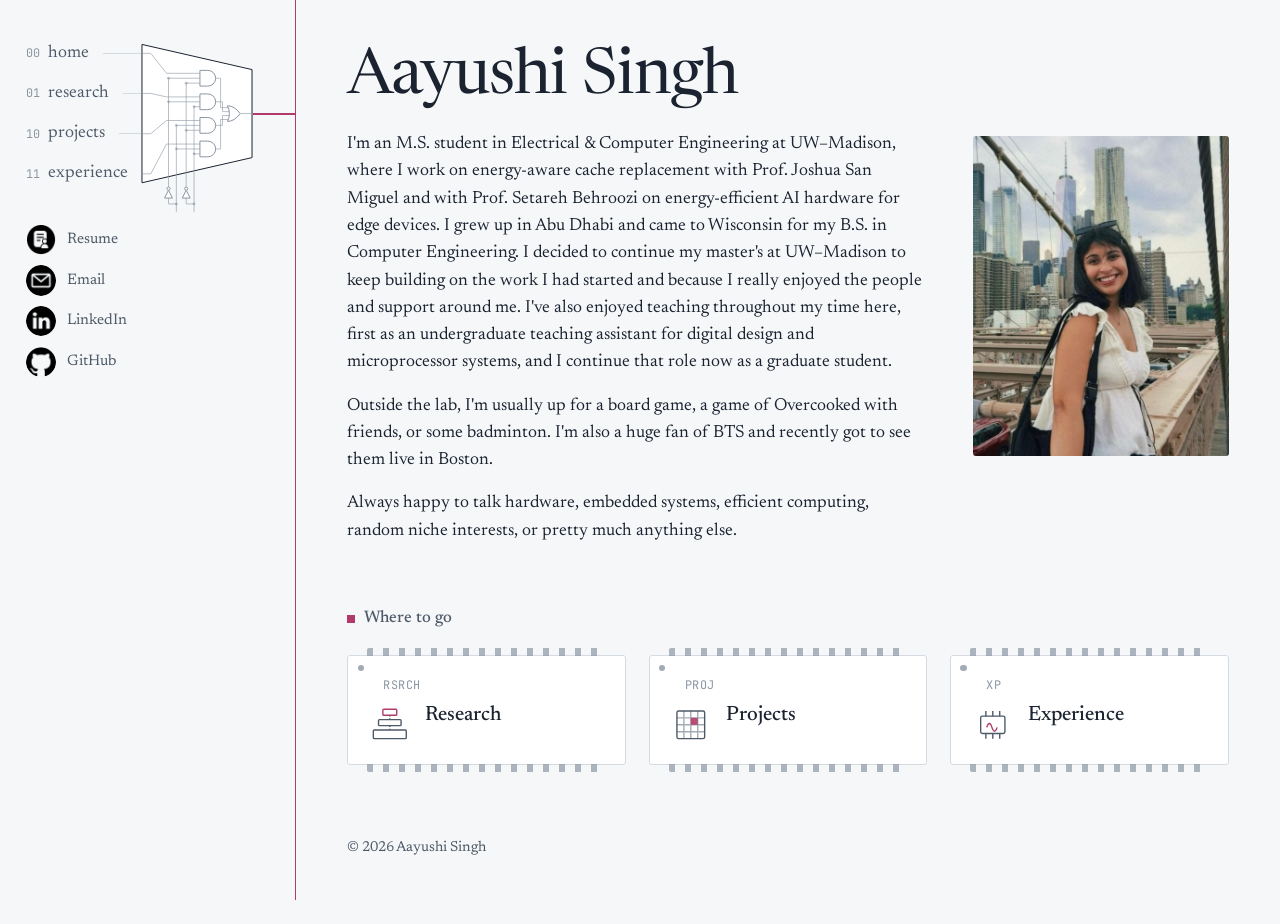
==== index.html @ 9b242995 "minor url fix" ====
<!DOCTYPE html>
<html lang="en">
<head>
<meta charset="utf-8">
<meta name="viewport" content="width=device-width, initial-scale=1">
<title>Aayushi Singh</title>
<meta name="description" content="Aayushi Singh, MS ECE student at UW–Madison working on computer architecture and efficient hardware.">
<link rel="preconnect" href="https://fonts.googleapis.com">
<link rel="preconnect" href="https://fonts.gstatic.com" crossorigin>
<link href="https://fonts.googleapis.com/css2?family=Newsreader:ital,opsz,wght@0,6..72,300..700;1,6..72,300..700&family=JetBrains+Mono:wght@400;500&display=swap" rel="stylesheet">
<link rel="stylesheet" href="styles.css">
</head>
<body>

<aside class="side">
  <nav class="mux" aria-label="Site">
    <div class="mux-inputs"><a href="/" data-code="00" data-name="home"><span class="code">00</span><span>home</span></a><a href="research.html" data-code="01" data-name="research"><span class="code">01</span><span>research</span></a><a href="projects.html" data-code="10" data-name="projects"><span class="code">10</span><span>projects</span></a><a href="experience.html" data-code="11" data-name="experience"><span class="code">11</span><span>experience</span></a></div>
    <div class="mux-body" aria-hidden="true">
      <svg class="mx" viewBox="0 0 114 160" preserveAspectRatio="none">
        <path class="body" d="M1,9.6 L113,35.2 L113,124.8 L1,150.4 Z"/>
        <path class="w" data-on="00" d="M1,18.7 H10 L26,39 H60"/>
        <path class="w" data-on="01" d="M1,59.5 H10 L26,63 H60"/>
        <path class="w" data-on="10" d="M1,100.5 H10 L26,87 H60"/>
        <path class="w" data-on="11" d="M1,141.3 H10 L26,111 H60"/>
        <path class="w s" data-on="00 01" d="M28,44 V154.8"/>
        <path class="w s" data-on="10 11" d="M36,92 V172"/>
        <path class="w s" data-on="10 11" d="M36,172 V180"/>
        <path class="w s" data-on="00 10" d="M46,49 V154.8"/>
        <path class="w s" data-on="01 11" d="M54,73 V172"/>
        <path class="w s" data-on="01 11" d="M54,172 V180"/>
        <path class="w s" data-on="10 11" d="M36,172 H28 V166"/>
        <path class="w s" data-on="01 11" d="M54,172 H46 V166"/>
        <circle class="d s" data-on="10 11" cx="36" cy="172" r="1.4"/>
        <circle class="d s" data-on="01 11" cx="54" cy="172" r="1.4"/>
        <path class="g s" data-on="00 01" d="M24,166 L32,166 L28,158 Z"/>
        <circle class="g s" data-on="00 01" cx="28" cy="156.4" r="1.6"/>
        <path class="g s" data-on="00 10" d="M42,166 L50,166 L46,158 Z"/>
        <circle class="g s" data-on="00 10" cx="46" cy="156.4" r="1.6"/>
        <path class="w s" data-on="00 01" d="M28,44 H60"/><circle class="d s" data-on="00 01" cx="28" cy="44" r="1.4"/>
        <path class="w s" data-on="00 10" d="M46,49 H60"/><circle class="d s" data-on="00 10" cx="46" cy="49" r="1.4"/>
        <path class="w s" data-on="00 01" d="M28,68 H60"/><circle class="d s" data-on="00 01" cx="28" cy="68" r="1.4"/>
        <path class="w s" data-on="01 11" d="M54,73 H60"/><circle class="d s" data-on="01 11" cx="54" cy="73" r="1.4"/>
        <path class="w s" data-on="10 11" d="M36,92 H60"/><circle class="d s" data-on="10 11" cx="36" cy="92" r="1.4"/>
        <path class="w s" data-on="00 10" d="M46,97 H60"/><circle class="d s" data-on="00 10" cx="46" cy="97" r="1.4"/>
        <path class="w s" data-on="10 11" d="M36,116 H60"/><circle class="d s" data-on="10 11" cx="36" cy="116" r="1.4"/>
        <path class="w s" data-on="01 11" d="M54,121 H60"/><circle class="d s" data-on="01 11" cx="54" cy="121" r="1.4"/>
        <path class="w" data-on="00" d="M76,44 H81 V74 H90"/>
        <path class="w" data-on="01" d="M76,68 H83 V78 H90"/>
        <path class="w" data-on="10" d="M76,92 H83 V82 H90"/>
        <path class="w" data-on="11" d="M76,116 H81 V86 H90"/>
        <path class="w" data-on="00 01 10 11" d="M101,80 H113"/>
        <path class="g" data-on="00" d="M60,36 h8 a8,8 0 0 1 0,16 h-8 z"/>
        <path class="g" data-on="01" d="M60,60 h8 a8,8 0 0 1 0,16 h-8 z"/>
        <path class="g" data-on="10" d="M60,84 h8 a8,8 0 0 1 0,16 h-8 z"/>
        <path class="g" data-on="11" d="M60,108 h8 a8,8 0 0 1 0,16 h-8 z"/>
        <path class="g" data-on="00 01 10 11" d="M88,72 Q95,72 101,80 Q95,88 88,88 Q92,80 88,72 Z"/>
      </svg>
    </div>
    <span class="mux-wire" aria-hidden="true"></span>
  </nav>
  <div class="links">
    <a href="assets/Aayushi_Singh_Resume.pdf">
      <span class="badge"><img src="assets/icons/resume.png" alt="" width="30" height="30"></span>
      <span class="label">Resume</span>
    </a>
    <a href="mailto:aayushi.singh@wisc.edu">
      <span class="badge"><img src="assets/icons/email.png" alt="" width="30" height="30"></span>
      <span class="label">Email</span>
    </a>
    <a href="https://www.linkedin.com/in/aayushisingh030" target="_blank" rel="noopener">
      <span class="badge"><img src="assets/icons/linkedin.png" alt="" width="30" height="30"></span>
      <span class="label">LinkedIn</span>
    </a>
    <a href="https://github.com/singh-aayushi" target="_blank" rel="noopener">
      <span class="badge"><img src="assets/icons/github.png" alt="" width="30" height="30"></span>
      <span class="label">GitHub</span>
    </a>
  </div>
</aside>

<main>

  <header class="hero about">
    <div>
      <h1>Aayushi Singh</h1>
      <p>I'm an M.S. student in Electrical &amp; Computer Engineering at UW–Madison, where I work on energy-aware cache replacement with Prof. Joshua San Miguel and with Prof. Setareh Behroozi on energy-efficient AI hardware for edge devices. I grew up in Abu Dhabi and came to Wisconsin for my B.S. in Computer Engineering. I decided to continue my master's at UW–Madison to keep building on the work I had started and because I really enjoyed the people and support around me. I've also enjoyed teaching throughout my time here, first as an undergraduate teaching assistant for digital design and microprocessor systems, and I continue that role now as a graduate student.</p>
      <p>Outside the lab, I'm usually up for a board game, a game of Overcooked with friends, or some badminton. I'm also a huge fan of BTS and recently got to see them live in Boston.</p>
      <p>Always happy to talk hardware, embedded systems, efficient computing, random niche interests, or pretty much anything else.</p>
    </div>
    <div><img class="portrait" src="assets/portrait.jpg" alt="Aayushi on the Brooklyn Bridge"></div>
  </header>

  <h2 class="sec">Where to go</h2>
  <div class="grid three">

  <article class="chip link" onclick="location.href='research.html'">
    <span class="notch"></span>
    <div class="mark">RSRCH</div>
    <div class="head"><svg class="icon" viewBox="0 0 48 48" fill="none" stroke="currentColor" stroke-width="1.6" aria-hidden="true">
  <rect x="16" y="6" width="16" height="7" rx="1" class="r" stroke="currentColor"/>
  <rect x="11" y="18" width="26" height="7" rx="1"/>
  <rect x="5" y="30" width="38" height="10" rx="1"/>
  <path d="M24 13v5M24 25v5" stroke-dasharray="1.5 2"/>
</svg><div><h3><a href="research.html">Research</a></h3></div></div>
  </article>

  <article class="chip link" onclick="location.href='projects.html'">
    <span class="notch"></span>
    <div class="mark">PROJ</div>
    <div class="head"><svg class="icon" viewBox="0 0 48 48" fill="none" stroke="currentColor" stroke-width="1.6" aria-hidden="true">
  <rect x="8" y="8" width="32" height="32" rx="2"/>
  <path d="M16 8v32M24 8v32M32 8v32M8 16h32M8 24h32M8 32h32" opacity=".5"/>
  <rect x="24" y="16" width="8" height="8" class="r" fill="currentColor" stroke="none" opacity=".9"/>
</svg><div><h3><a href="projects.html">Projects</a></h3></div></div>
  </article>

  <article class="chip link" onclick="location.href='experience.html'">
    <span class="notch"></span>
    <div class="mark">XP</div>
    <div class="head"><svg class="icon" viewBox="0 0 48 48" fill="none" stroke="currentColor" stroke-width="1.6" aria-hidden="true">
  <rect x="10" y="14" width="28" height="20" rx="2"/>
  <path d="M16 14V8M24 14V8M32 14V8M16 40v-6M24 40v-6M32 40v-6"/>
  <path d="M17 27c2-6 4-6 6 0s4 6 6 0" class="r" stroke="currentColor"/>
</svg><div><h3><a href="experience.html">Experience</a></h3></div></div>
  </article>
  </div>

  <footer class="foot">© 2026 Aayushi Singh</footer>
</main>
<script src="site.js"></script>
</body>
</html>
---- styles.css ----
:root {
  --bg: #f5f7f9;
  --panel: #ffffff;
  --ink: #1b2330;
  --ink-2: #4e5a68;
  --line: #d5dbe2;
  --pin: #8b96a3;
  --rose: #b23a6a;
  --rose-2: #d15a89;
  --rose-soft: #f6e3ec;
  --mono: "JetBrains Mono", ui-monospace, Menlo, monospace;
  --serif: "Newsreader", Georgia, "Times New Roman", serif;
}

* { box-sizing: border-box; }
html { scroll-behavior: smooth; }
@media (prefers-reduced-motion: reduce) { html { scroll-behavior: auto; } * { transition: none !important; } }

body {
  margin: 0;
  background: var(--bg);
  color: var(--ink);
  font-family: var(--serif);
  font-size: 1.1rem;
  line-height: 1.55;
  font-optical-sizing: auto;
  display: grid;
  grid-template-columns: 18.5rem minmax(0, 1fr);
  min-height: 100vh;
  transition: background .25s, color .25s;
}
a { color: inherit; text-decoration-thickness: 1px; text-underline-offset: 3px; }
a:hover { color: var(--rose); }
:focus-visible { outline: 2px solid var(--rose); outline-offset: 3px; }
p { margin: 0 0 1rem; max-width: 64ch; }
h1, h2, h3 { font-weight: 500; line-height: 1.15; margin: 0; }

/* ================= sidebar ================= */
aside.side {
  position: sticky; top: 0; height: 100vh;
  border-right: 1px solid var(--rose);
  padding: 2.2rem 1.6rem 1.6rem;
  display: flex; flex-direction: column; gap: 2rem;
}
/* mux navigation */
.mux { display: flex; align-items: stretch; gap: 0; }
.mux-inputs { display: flex; flex-direction: column; gap: .2rem; flex: 1; min-width: 0; }
.mux-inputs a {
  display: flex; align-items: center; gap: .55rem; text-decoration: none;
  color: var(--ink-2); padding: .3rem 0; position: relative;
}
.mux-inputs a::after { content: ""; flex: 1; height: 1px; background: var(--line); margin-left: .3rem; }
.mux-inputs a:hover { color: var(--ink); }
.mux-inputs .code { font-family: var(--mono); font-size: .74rem; color: var(--pin); flex: none; }
.mux-inputs a[aria-current="page"] { color: var(--ink); }
.mux-inputs a[aria-current="page"]::after { background: var(--rose); height: 2px; }
.mux-inputs a[aria-current="page"] .code { color: var(--rose); }
.mux-body { width: 7rem; flex: none; }
.mx { display: block; width: 100%; height: 100%; overflow: visible; }
.mx * { vector-effect: non-scaling-stroke; }
.mx .body { fill: var(--panel); stroke: var(--ink); stroke-width: 1; }
.mx .w { fill: none; stroke: var(--pin); stroke-width: 1; opacity: .6; }
.mx .w.on { stroke: var(--rose); stroke-width: 2; opacity: 1; }
.mx .w.s.on { stroke: var(--rose-2); stroke-width: 1.3; }
.mx .g { fill: var(--panel); stroke: var(--pin); stroke-width: 1; }
.mx .g.on { stroke: var(--rose); stroke-width: 1.6; }
.mx .g.s.on { stroke: var(--rose-2); stroke-width: 1.3; }
.mx .d { fill: var(--pin); opacity: .6; }
.mx .d.on { fill: var(--rose); opacity: 1; }
.mx .d.s.on { fill: var(--rose-2); }
.mux-wire { width: 2.6rem; height: 2px; background: var(--rose); align-self: center; flex: none; margin-right: -1.6rem; }


.side .links { display: flex; flex-direction: column; gap: .65rem; }
.side .links a { display: flex; align-items: center; gap: .7rem; color: var(--ink-2); text-decoration: none; }
.side .links a:hover { color: var(--rose); }
.side .links a:hover .badge { opacity: .75; }
.side .links .badge {
  width: 1.9rem; height: 1.9rem; border-radius: 50%; flex: none;
  display: flex; align-items: center; justify-content: center;
  overflow: hidden;
}
.side .links .badge img { width: 100%; height: 100%; display: block; }
.side .links .label { font-size: .95rem; }

/* ================= main ================= */
main { padding: 2.6rem clamp(1.4rem, 4vw, 4rem) 4rem; max-width: 66rem; width: 100%; }
.reg {
  font-family: var(--mono); font-size: .8rem; color: var(--ink-2);
  display: flex; gap: .6rem; align-items: center; margin-bottom: 2.4rem;
}
.reg b { color: var(--rose); font-weight: 500; }
.reg .bits { letter-spacing: .12em; }

.hero h1 { font-size: clamp(2.6rem, 5vw, 4rem); font-weight: 400; letter-spacing: -0.015em; margin-bottom: 1rem; }
.hero .lede { font-size: 1.3rem; color: var(--ink-2); max-width: 42ch; }
.hero .lede em { color: var(--ink); }
.hero.about { margin-bottom: 1rem; align-items: center; }
.hero.about p { max-width: 58ch; }

.page-title { font-size: clamp(2rem, 4vw, 2.8rem); font-weight: 400; margin-bottom: .6rem; }
.page-intro { color: var(--ink-2); font-size: 1.15rem; margin-bottom: 2rem; }

h2.sec { font-size: 1.05rem; color: var(--ink-2); margin: 3rem 0 1.2rem; display: flex; align-items: center; gap: .55rem; }
h2.sec::before { content: ""; width: .5rem; height: .5rem; background: var(--rose); flex: none; }

/* ================= chip blocks ================= */
.grid { display: grid; grid-template-columns: repeat(2, minmax(0, 1fr)); gap: 1.6rem 1.4rem; }
.grid.one { grid-template-columns: 1fr; }
.grid.three { grid-template-columns: repeat(3, minmax(0, 1fr)); }
.chip {
  position: relative; background: var(--panel);
  border: 1px solid var(--line); border-radius: 3px;
  padding: 1.25rem 1.3rem 1.2rem; margin: .5rem 0;
  display: flex; flex-direction: column; gap: .55rem;
}
.chip::before, .chip::after {
  content: ""; position: absolute; left: 1.2rem; right: 1.2rem; height: .5rem;
  background: repeating-linear-gradient(90deg, var(--pin) 0 .38rem, transparent .38rem 1rem);
  opacity: .7;
}
.chip::before { top: -.5rem; border-radius: 2px 2px 0 0; }
.chip::after { bottom: -.5rem; border-radius: 0 0 2px 2px; }
.chip .notch {                                   /* pin-1 dot */
  position: absolute; top: .55rem; left: .6rem; width: .38rem; height: .38rem;
  border-radius: 50%; background: var(--pin); opacity: .8;
}
.chip .mark { font-family: var(--mono); font-size: .74rem; color: var(--pin); letter-spacing: .04em; padding-left: .9rem; }
.chip .head { display: flex; align-items: flex-start; gap: .9rem; }
.chip .icon { width: 2.6rem; height: 2.6rem; flex: none; color: var(--ink-2); }
.chip .icon .r { color: var(--rose); }
.chip h3 { font-size: 1.3rem; }
.chip h3 a { text-decoration: none; }
.chip h3 a:hover { color: var(--rose); }
.chip .sub { font-size: .95rem; color: var(--ink-2); }
.chip p { margin: 0; font-size: 1.02rem; }
.chip .tags { display: flex; flex-wrap: wrap; gap: .3rem .8rem; font-family: var(--mono); font-size: .76rem; color: var(--ink-2); margin-top: .2rem; }
.chip .tags span::before { content: "#"; color: var(--rose); }
.chip .more { font-size: .95rem; margin-top: .2rem; }
.chip.link { cursor: pointer; transition: border-color .15s; }
.chip.link:hover { border-color: var(--rose); }

/* ================= misc ================= */
.portrait { width: 100%; max-width: 18rem; aspect-ratio: 4/5; object-fit: cover; border-radius: 3px; background: var(--line); }
.about { display: grid; grid-template-columns: minmax(0, 1fr) 16rem; gap: 2.4rem; align-items: start; }
.timeline { list-style: none; padding: 0; margin: 0; }
.timeline li { display: grid; grid-template-columns: 7.5rem 1fr; gap: 1rem; padding: 1rem 0; border-top: 1px solid var(--line); }
.timeline li:last-child { border-bottom: 1px solid var(--line); }
.timeline .when { font-family: var(--mono); font-size: .8rem; color: var(--ink-2); padding-top: .35rem; }
.timeline h3 { font-size: 1.2rem; }
.timeline .sub { color: var(--ink-2); font-size: .95rem; margin-bottom: .3rem; }
.timeline p { margin: 0; font-size: 1.02rem; }
footer.foot { margin-top: 4rem; color: var(--ink-2); font-size: .9rem; }

/* ================= responsive ================= */
@media (max-width: 900px) { .grid { grid-template-columns: 1fr; } .about { grid-template-columns: 1fr; } .portrait { max-width: 14rem; } }
@media (max-width: 760px) {
  body { grid-template-columns: 1fr; }
  aside.side { position: static; height: auto; border-right: 0; border-bottom: 1px solid var(--line); padding: 1.4rem 1.3rem 1.2rem; gap: 1.2rem; }
  .mux { flex-direction: column; }
  .mux-inputs { flex-direction: row; overflow-x: auto; gap: 1rem; }
  .mux-inputs a { flex-direction: column; gap: .25rem; padding: .2rem .4rem; }
  .mux-inputs a::after { display: none; }
  .mux-body { display: none; }
  .mux-wire { display: none; }
  main { padding: 1.8rem 1.3rem 3rem; }
  .timeline li { grid-template-columns: 1fr; gap: .3rem; }
}
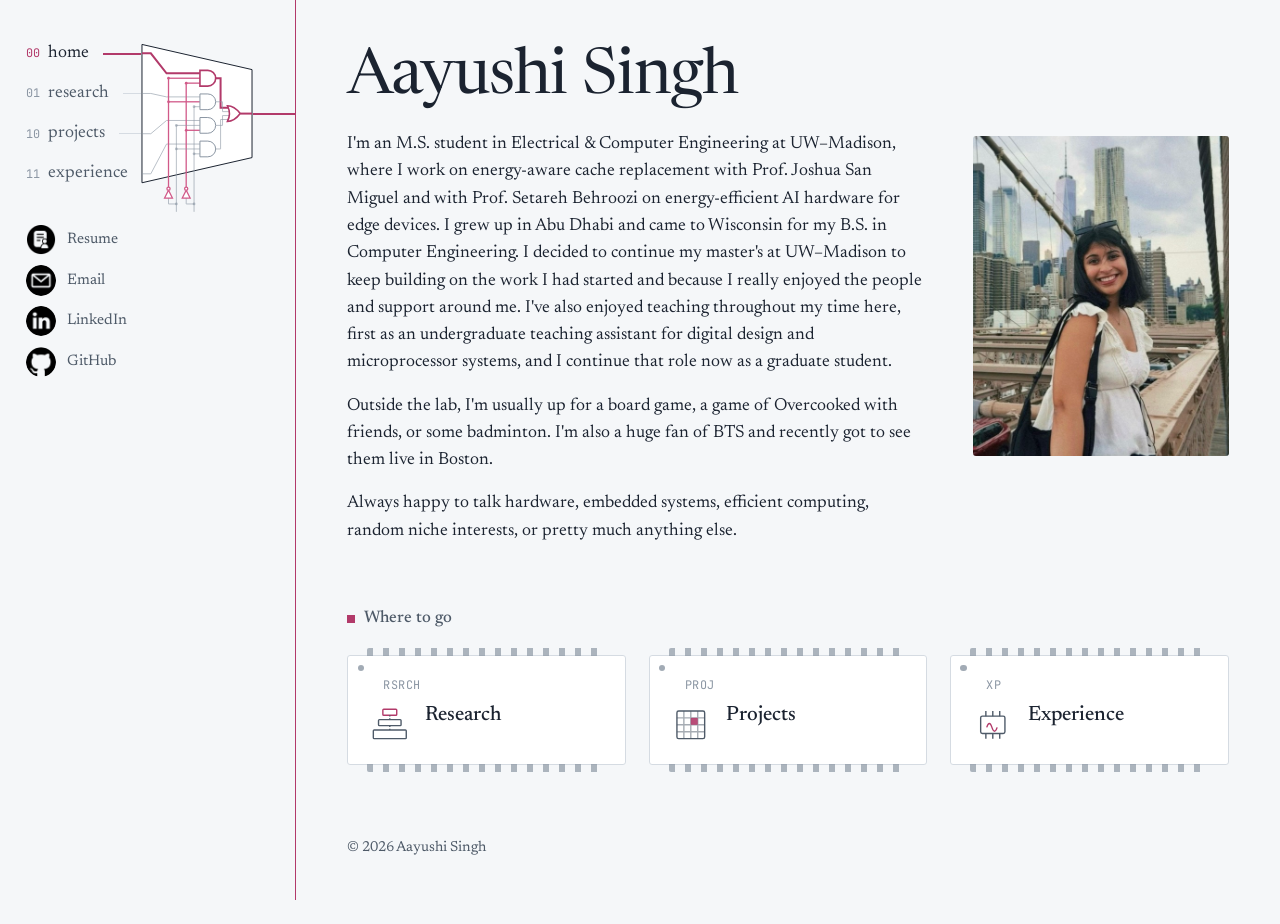
==== commit 9a7708df: "mobile layout fix" ====
--- a/index.html
+++ b/index.html
@@ -14,7 +14,7 @@
 
 <aside class="side">
   <nav class="mux" aria-label="Site">
-    <div class="mux-inputs"><a href="/" data-code="00" data-name="home"><span class="code">00</span><span>home</span></a><a href="research.html" data-code="01" data-name="research"><span class="code">01</span><span>research</span></a><a href="projects.html" data-code="10" data-name="projects"><span class="code">10</span><span>projects</span></a><a href="experience.html" data-code="11" data-name="experience"><span class="code">11</span><span>experience</span></a></div>
+    <div class="mux-inputs"><a href="index.html" data-code="00" data-name="home"><span class="code">00</span><span>home</span></a><a href="research.html" data-code="01" data-name="research"><span class="code">01</span><span>research</span></a><a href="projects.html" data-code="10" data-name="projects"><span class="code">10</span><span>projects</span></a><a href="experience.html" data-code="11" data-name="experience"><span class="code">11</span><span>experience</span></a></div>
     <div class="mux-body" aria-hidden="true">
       <svg class="mx" viewBox="0 0 114 160" preserveAspectRatio="none">
         <path class="body" d="M1,9.6 L113,35.2 L113,124.8 L1,150.4 Z"/>
@@ -125,6 +125,25 @@
   </article>
   </div>
 
+  <div class="links-bottom">
+    <a href="assets/Aayushi_Singh_Resume.pdf">
+      <span class="badge"><img src="assets/icons/resume.png" alt="" width="30" height="30"></span>
+      <span class="label">Resume</span>
+    </a>
+    <a href="mailto:aayushi.singh@wisc.edu">
+      <span class="badge"><img src="assets/icons/email.png" alt="" width="30" height="30"></span>
+      <span class="label">Email</span>
+    </a>
+    <a href="https://www.linkedin.com/in/aayushisingh030" target="_blank" rel="noopener">
+      <span class="badge"><img src="assets/icons/linkedin.png" alt="" width="30" height="30"></span>
+      <span class="label">LinkedIn</span>
+    </a>
+    <a href="https://github.com/singh-aayushi" target="_blank" rel="noopener">
+      <span class="badge"><img src="assets/icons/github.png" alt="" width="30" height="30"></span>
+      <span class="label">GitHub</span>
+    </a>
+  </div>
+
   <footer class="foot">© 2026 Aayushi Singh</footer>
 </main>
 <script src="site.js"></script>
--- a/styles.css
+++ b/styles.css
@@ -82,6 +82,15 @@
 }
 .side .links .badge img { width: 100%; height: 100%; display: block; }
 .side .links .label { font-size: .95rem; }
+.links-bottom { display: none; }
+.links-bottom a { display: flex; align-items: center; gap: .55rem; color: var(--ink-2); text-decoration: none; }
+.links-bottom a:hover { color: var(--rose); }
+.links-bottom .badge {
+  width: 1.9rem; height: 1.9rem; border-radius: 50%; flex: none;
+  display: flex; align-items: center; justify-content: center; overflow: hidden;
+}
+.links-bottom .badge img { width: 100%; height: 100%; display: block; }
+.links-bottom .label { font-size: .95rem; }
 
 /* ================= main ================= */
 main { padding: 2.6rem clamp(1.4rem, 4vw, 4rem) 4rem; max-width: 66rem; width: 100%; }
@@ -153,7 +162,7 @@
 footer.foot { margin-top: 4rem; color: var(--ink-2); font-size: .9rem; }
 
 /* ================= responsive ================= */
-@media (max-width: 900px) { .grid { grid-template-columns: 1fr; } .about { grid-template-columns: 1fr; } .portrait { max-width: 14rem; } }
+@media (max-width: 900px) { .grid { grid-template-columns: 1fr; } .grid.three { grid-template-columns: 1fr; } .about { grid-template-columns: 1fr; } .portrait { max-width: 14rem; } }
 @media (max-width: 760px) {
   body { grid-template-columns: 1fr; }
   aside.side { position: static; height: auto; border-right: 0; border-bottom: 1px solid var(--line); padding: 1.4rem 1.3rem 1.2rem; gap: 1.2rem; }
@@ -165,4 +174,9 @@
   .mux-wire { display: none; }
   main { padding: 1.8rem 1.3rem 3rem; }
   .timeline li { grid-template-columns: 1fr; gap: .3rem; }
+  .side .links { display: none; }
+  .links-bottom {
+    display: flex; flex-wrap: wrap; justify-content: center;
+    gap: 1.1rem 1.8rem; margin: 3rem 0 0;
+  }
 }
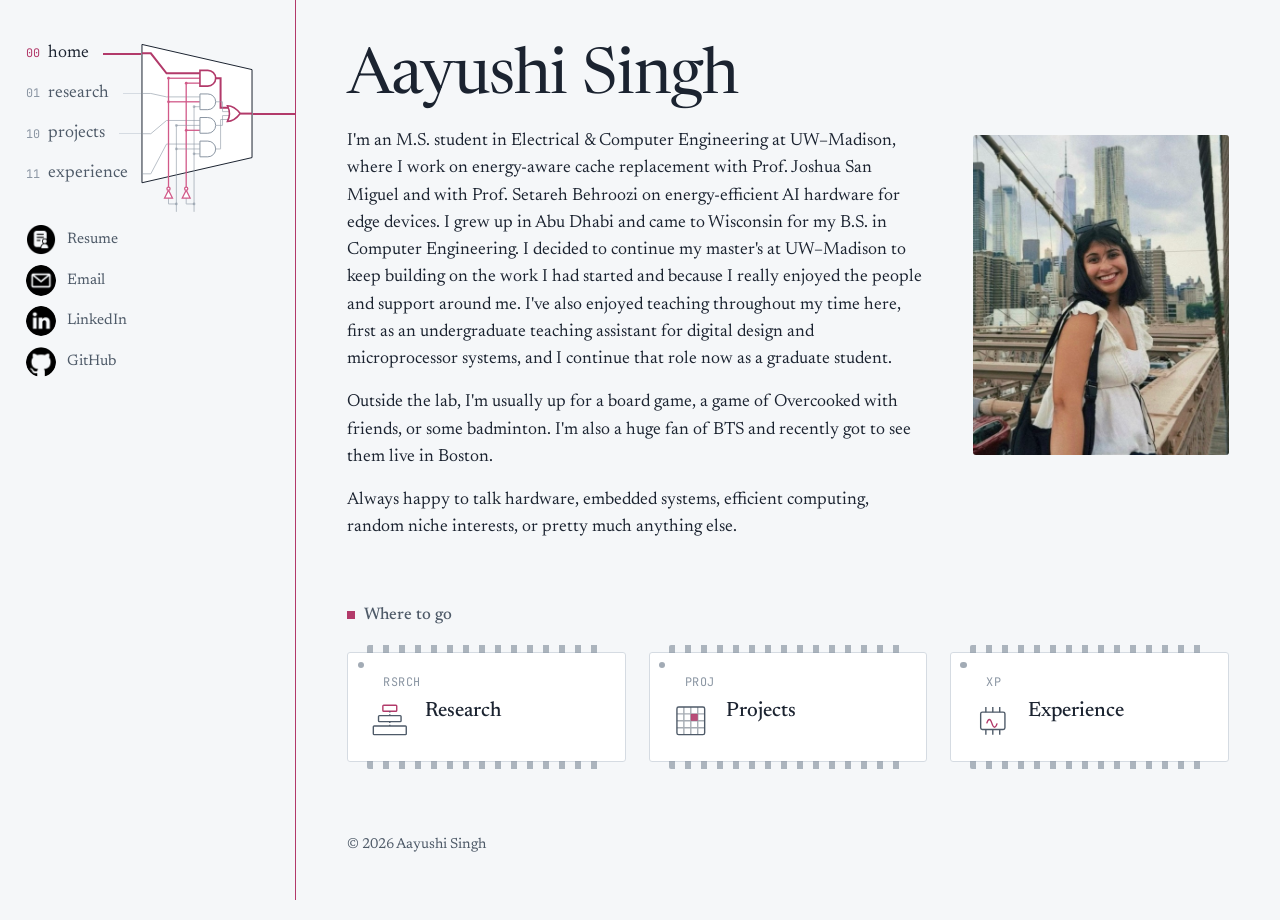
==== commit 1f2a686b: "minor fixes" ====
--- a/index.html
+++ b/index.html
@@ -14,7 +14,7 @@
 
 <aside class="side">
   <nav class="mux" aria-label="Site">
-    <div class="mux-inputs"><a href="index.html" data-code="00" data-name="home"><span class="code">00</span><span>home</span></a><a href="research.html" data-code="01" data-name="research"><span class="code">01</span><span>research</span></a><a href="projects.html" data-code="10" data-name="projects"><span class="code">10</span><span>projects</span></a><a href="experience.html" data-code="11" data-name="experience"><span class="code">11</span><span>experience</span></a></div>
+    <div class="mux-inputs"><a href="/" data-code="00" data-name="home"><span class="code">00</span><span>home</span></a><a href="research.html" data-code="01" data-name="research"><span class="code">01</span><span>research</span></a><a href="projects.html" data-code="10" data-name="projects"><span class="code">10</span><span>projects</span></a><a href="experience.html" data-code="11" data-name="experience"><span class="code">11</span><span>experience</span></a></div>
     <div class="mux-body" aria-hidden="true">
       <svg class="mx" viewBox="0 0 114 160" preserveAspectRatio="none">
         <path class="body" d="M1,9.6 L113,35.2 L113,124.8 L1,150.4 Z"/>
@@ -81,13 +81,13 @@
 <main>
 
   <header class="hero about">
-    <div>
-      <h1>Aayushi Singh</h1>
+    <h1>Aayushi Singh</h1>
+    <div class="photo"><img class="portrait" src="assets/portrait.jpg" alt="Aayushi on the Brooklyn Bridge"></div>
+    <div class="bio">
       <p>I'm an M.S. student in Electrical &amp; Computer Engineering at UW–Madison, where I work on energy-aware cache replacement with Prof. Joshua San Miguel and with Prof. Setareh Behroozi on energy-efficient AI hardware for edge devices. I grew up in Abu Dhabi and came to Wisconsin for my B.S. in Computer Engineering. I decided to continue my master's at UW–Madison to keep building on the work I had started and because I really enjoyed the people and support around me. I've also enjoyed teaching throughout my time here, first as an undergraduate teaching assistant for digital design and microprocessor systems, and I continue that role now as a graduate student.</p>
       <p>Outside the lab, I'm usually up for a board game, a game of Overcooked with friends, or some badminton. I'm also a huge fan of BTS and recently got to see them live in Boston.</p>
       <p>Always happy to talk hardware, embedded systems, efficient computing, random niche interests, or pretty much anything else.</p>
     </div>
-    <div><img class="portrait" src="assets/portrait.jpg" alt="Aayushi on the Brooklyn Bridge"></div>
   </header>
 
   <h2 class="sec">Where to go</h2>
--- a/styles.css
+++ b/styles.css
@@ -104,10 +104,13 @@
 .hero h1 { font-size: clamp(2.6rem, 5vw, 4rem); font-weight: 400; letter-spacing: -0.015em; margin-bottom: 1rem; }
 .hero .lede { font-size: 1.3rem; color: var(--ink-2); max-width: 42ch; }
 .hero .lede em { color: var(--ink); }
-.hero.about { margin-bottom: 1rem; align-items: center; }
+.hero.about { margin-bottom: 1rem; display: grid; grid-template-columns: minmax(0, 1fr) 16rem; column-gap: 2.4rem; row-gap: .8rem; }
+.hero.about h1 { grid-column: 1; grid-row: 1; margin-bottom: 0; }
+.hero.about .bio { grid-column: 1; grid-row: 2; }
+.hero.about .photo { grid-column: 2; grid-row: 1 / span 2; align-self: center; }
 .hero.about p { max-width: 58ch; }
 
-.page-title { font-size: clamp(2rem, 4vw, 2.8rem); font-weight: 400; margin-bottom: .6rem; }
+.page-title { font-size: clamp(2rem, 4vw, 2.8rem); font-weight: 400; margin-bottom: 1.1rem; padding-bottom: 1rem; border-bottom: 1px solid var(--line); }
 .page-intro { color: var(--ink-2); font-size: 1.15rem; margin-bottom: 2rem; }
 
 h2.sec { font-size: 1.05rem; color: var(--ink-2); margin: 3rem 0 1.2rem; display: flex; align-items: center; gap: .55rem; }
@@ -162,7 +165,13 @@
 footer.foot { margin-top: 4rem; color: var(--ink-2); font-size: .9rem; }
 
 /* ================= responsive ================= */
-@media (max-width: 900px) { .grid { grid-template-columns: 1fr; } .grid.three { grid-template-columns: 1fr; } .about { grid-template-columns: 1fr; } .portrait { max-width: 14rem; } }
+@media (max-width: 900px) { .grid { grid-template-columns: 1fr; } .grid.three { grid-template-columns: 1fr; } .about { grid-template-columns: 1fr; } .portrait { max-width: 14rem; }
+  .hero.about { grid-template-columns: 1fr; }
+  .hero.about h1, .hero.about .bio, .hero.about .photo { grid-column: auto; grid-row: auto; }
+  .hero.about h1 { order: 1; }
+  .hero.about .photo { order: 2; margin: 0 auto 1.5rem; }
+  .hero.about .bio { order: 3; }
+}
 @media (max-width: 760px) {
   body { grid-template-columns: 1fr; }
   aside.side { position: static; height: auto; border-right: 0; border-bottom: 1px solid var(--line); padding: 1.4rem 1.3rem 1.2rem; gap: 1.2rem; }
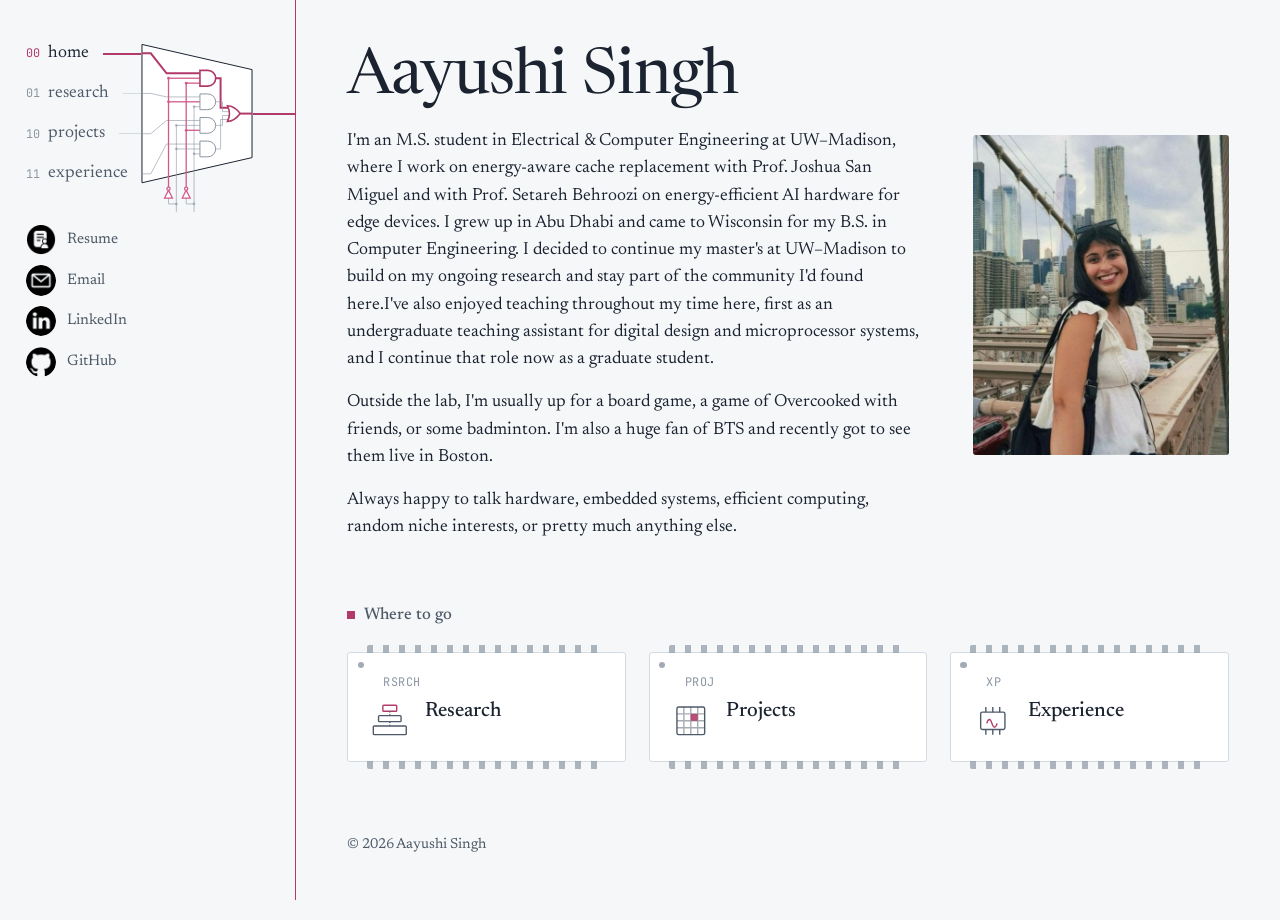
==== commit 6e730986: "formatting" ====
--- a/index.html
+++ b/index.html
@@ -3,8 +3,8 @@
 <head>
 <meta charset="utf-8">
 <meta name="viewport" content="width=device-width, initial-scale=1">
-<title>Aayushi Singh</title>
-<meta name="description" content="Aayushi Singh, MS ECE student at UW–Madison working on computer architecture and efficient hardware.">
+<title>Aayushi Singh · M.S. Electrical & Computer Engineering</title>
+<meta name="description" content="Exploring computer architecture, embedded systems, and energy-efficient hardware, from systems to silicon.">
 <link rel="preconnect" href="https://fonts.googleapis.com">
 <link rel="preconnect" href="https://fonts.gstatic.com" crossorigin>
 <link href="https://fonts.googleapis.com/css2?family=Newsreader:ital,opsz,wght@0,6..72,300..700;1,6..72,300..700&family=JetBrains+Mono:wght@400;500&display=swap" rel="stylesheet">
@@ -59,7 +59,7 @@
     <span class="mux-wire" aria-hidden="true"></span>
   </nav>
   <div class="links">
-    <a href="assets/Aayushi_Singh_Resume.pdf">
+    <a href="assets/Singh_Aayushi_Resume.pdf">
       <span class="badge"><img src="assets/icons/resume.png" alt="" width="30" height="30"></span>
       <span class="label">Resume</span>
     </a>
@@ -84,7 +84,7 @@
     <h1>Aayushi Singh</h1>
     <div class="photo"><img class="portrait" src="assets/portrait.jpg" alt="Aayushi on the Brooklyn Bridge"></div>
     <div class="bio">
-      <p>I'm an M.S. student in Electrical &amp; Computer Engineering at UW–Madison, where I work on energy-aware cache replacement with Prof. Joshua San Miguel and with Prof. Setareh Behroozi on energy-efficient AI hardware for edge devices. I grew up in Abu Dhabi and came to Wisconsin for my B.S. in Computer Engineering. I decided to continue my master's at UW–Madison to keep building on the work I had started and because I really enjoyed the people and support around me. I've also enjoyed teaching throughout my time here, first as an undergraduate teaching assistant for digital design and microprocessor systems, and I continue that role now as a graduate student.</p>
+      <p>I'm an M.S. student in Electrical &amp; Computer Engineering at UW–Madison, where I work on energy-aware cache replacement with Prof. Joshua San Miguel and with Prof. Setareh Behroozi on energy-efficient AI hardware for edge devices. I grew up in Abu Dhabi and came to Wisconsin for my B.S. in Computer Engineering. I decided to continue my master's at UW–Madison to build on my ongoing research and stay part of the community I'd found here.I've also enjoyed teaching throughout my time here, first as an undergraduate teaching assistant for digital design and microprocessor systems, and I continue that role now as a graduate student.</p>
       <p>Outside the lab, I'm usually up for a board game, a game of Overcooked with friends, or some badminton. I'm also a huge fan of BTS and recently got to see them live in Boston.</p>
       <p>Always happy to talk hardware, embedded systems, efficient computing, random niche interests, or pretty much anything else.</p>
     </div>
@@ -126,7 +126,7 @@
   </div>
 
   <div class="links-bottom">
-    <a href="assets/Aayushi_Singh_Resume.pdf">
+    <a href="assets/Singh_Aayushi_Resume.pdf">
       <span class="badge"><img src="assets/icons/resume.png" alt="" width="30" height="30"></span>
       <span class="label">Resume</span>
     </a>
--- a/styles.css
+++ b/styles.css
@@ -110,7 +110,20 @@
 .hero.about .photo { grid-column: 2; grid-row: 1 / span 2; align-self: center; }
 .hero.about p { max-width: 58ch; }
 
-.page-title { font-size: clamp(2rem, 4vw, 2.8rem); font-weight: 400; margin-bottom: 1.1rem; padding-bottom: 1rem; border-bottom: 1px solid var(--line); }
+.page-title { font-size: clamp(2rem, 4vw, 2.8rem); font-weight: 400; margin-bottom: 1.1rem; padding-bottom: 1rem; position: relative; }
+.page-title::after {
+  content: ""; position: absolute; left: 0; right: 0; bottom: 0; height: 1px;
+  background: var(--line); transform: scaleX(0); transform-origin: left;
+  animation: draw-underline .7s cubic-bezier(.3,.8,.4,1) .15s forwards;
+}
+.page-title::before {
+  content: ""; position: absolute; left: 0; right: 0; bottom: 0; height: 1px;
+  background: var(--rose); transform: scaleX(0); transform-origin: left;
+  transition: transform .35s ease; z-index: 1;
+}
+.page-title:hover::before { transform: scaleX(1); }
+@keyframes draw-underline { to { transform: scaleX(1); } }
+@media (prefers-reduced-motion: reduce) { .page-title::after { animation: none; transform: scaleX(1); } }
 .page-intro { color: var(--ink-2); font-size: 1.15rem; margin-bottom: 2rem; }
 
 h2.sec { font-size: 1.05rem; color: var(--ink-2); margin: 3rem 0 1.2rem; display: flex; align-items: center; gap: .55rem; }
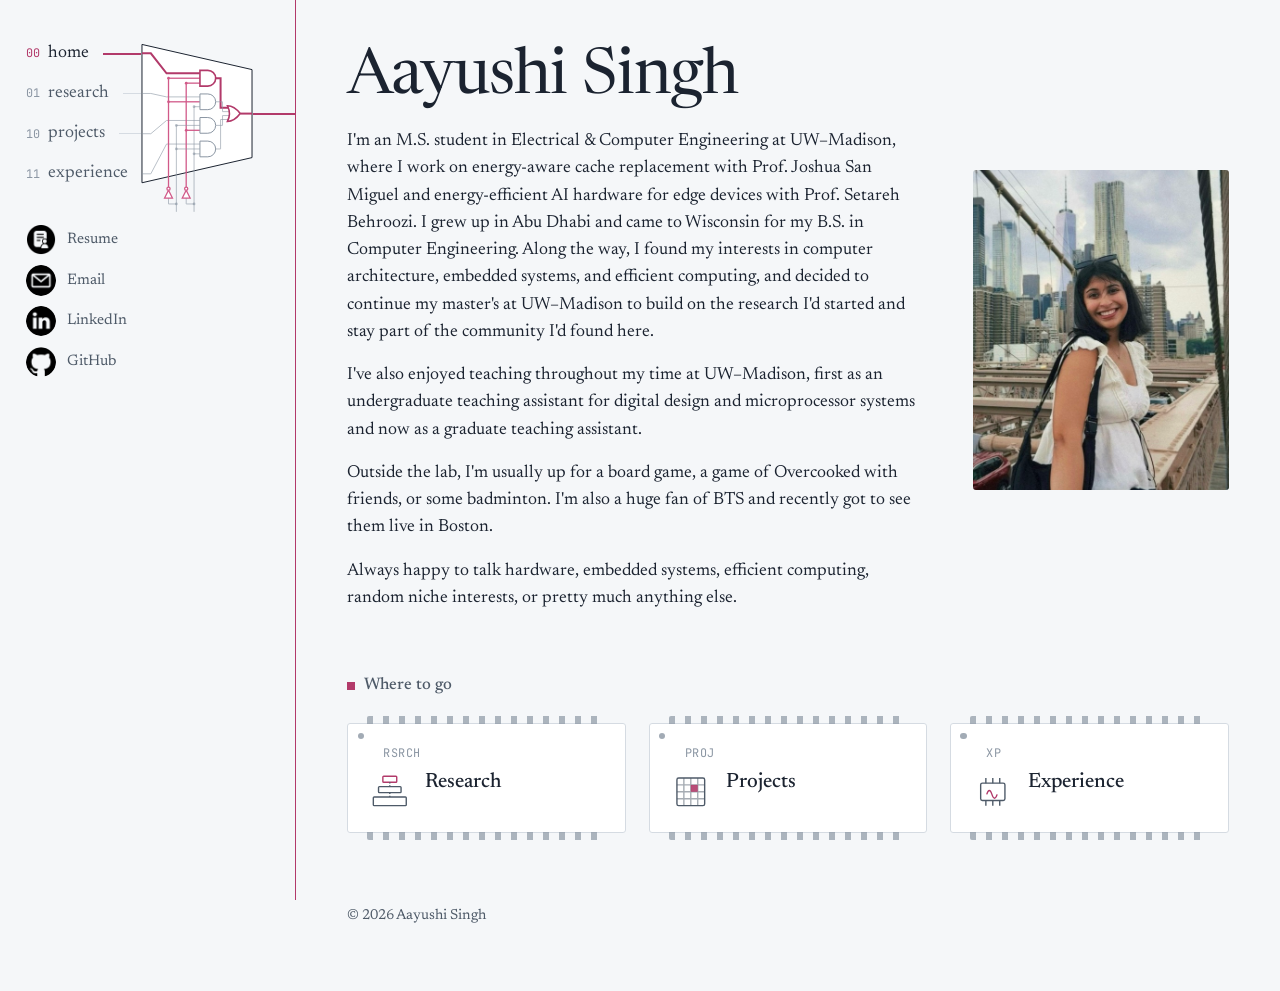
==== commit 9253cd4d: "about me :)" ====
--- a/index.html
+++ b/index.html
@@ -1,151 +1,210 @@
 <!DOCTYPE html>
 <html lang="en">
+
 <head>
-<meta charset="utf-8">
-<meta name="viewport" content="width=device-width, initial-scale=1">
-<title>Aayushi Singh · M.S. Electrical & Computer Engineering</title>
-<meta name="description" content="Exploring computer architecture, embedded systems, and energy-efficient hardware, from systems to silicon.">
-<link rel="preconnect" href="https://fonts.googleapis.com">
-<link rel="preconnect" href="https://fonts.gstatic.com" crossorigin>
-<link href="https://fonts.googleapis.com/css2?family=Newsreader:ital,opsz,wght@0,6..72,300..700;1,6..72,300..700&family=JetBrains+Mono:wght@400;500&display=swap" rel="stylesheet">
-<link rel="stylesheet" href="styles.css">
+  <meta charset="utf-8">
+  <meta name="viewport" content="width=device-width, initial-scale=1">
+  <title>Aayushi Singh</title>
+  <meta name="description"
+    content="M.S. Electrical & Computer Engineering student exploring computer architecture, embedded systems, and energy-efficient hardware.">
+  <meta property="og:title" content="Aayushi Singh">
+  <meta property="og:description"
+    content="M.S. Electrical & Computer Engineering student exploring computer architecture, embedded systems, and energy-efficient hardware.">
+  <link rel="preconnect" href="https://fonts.googleapis.com">
+  <link rel="preconnect" href="https://fonts.gstatic.com" crossorigin>
+  <link
+    href="https://fonts.googleapis.com/css2?family=Newsreader:ital,opsz,wght@0,6..72,300..700;1,6..72,300..700&family=JetBrains+Mono:wght@400;500&display=swap"
+    rel="stylesheet">
+  <link rel="stylesheet" href="styles.css">
 </head>
+
 <body>
 
-<aside class="side">
-  <nav class="mux" aria-label="Site">
-    <div class="mux-inputs"><a href="/" data-code="00" data-name="home"><span class="code">00</span><span>home</span></a><a href="research.html" data-code="01" data-name="research"><span class="code">01</span><span>research</span></a><a href="projects.html" data-code="10" data-name="projects"><span class="code">10</span><span>projects</span></a><a href="experience.html" data-code="11" data-name="experience"><span class="code">11</span><span>experience</span></a></div>
-    <div class="mux-body" aria-hidden="true">
-      <svg class="mx" viewBox="0 0 114 160" preserveAspectRatio="none">
-        <path class="body" d="M1,9.6 L113,35.2 L113,124.8 L1,150.4 Z"/>
-        <path class="w" data-on="00" d="M1,18.7 H10 L26,39 H60"/>
-        <path class="w" data-on="01" d="M1,59.5 H10 L26,63 H60"/>
-        <path class="w" data-on="10" d="M1,100.5 H10 L26,87 H60"/>
-        <path class="w" data-on="11" d="M1,141.3 H10 L26,111 H60"/>
-        <path class="w s" data-on="00 01" d="M28,44 V154.8"/>
-        <path class="w s" data-on="10 11" d="M36,92 V172"/>
-        <path class="w s" data-on="10 11" d="M36,172 V180"/>
-        <path class="w s" data-on="00 10" d="M46,49 V154.8"/>
-        <path class="w s" data-on="01 11" d="M54,73 V172"/>
-        <path class="w s" data-on="01 11" d="M54,172 V180"/>
-        <path class="w s" data-on="10 11" d="M36,172 H28 V166"/>
-        <path class="w s" data-on="01 11" d="M54,172 H46 V166"/>
-        <circle class="d s" data-on="10 11" cx="36" cy="172" r="1.4"/>
-        <circle class="d s" data-on="01 11" cx="54" cy="172" r="1.4"/>
-        <path class="g s" data-on="00 01" d="M24,166 L32,166 L28,158 Z"/>
-        <circle class="g s" data-on="00 01" cx="28" cy="156.4" r="1.6"/>
-        <path class="g s" data-on="00 10" d="M42,166 L50,166 L46,158 Z"/>
-        <circle class="g s" data-on="00 10" cx="46" cy="156.4" r="1.6"/>
-        <path class="w s" data-on="00 01" d="M28,44 H60"/><circle class="d s" data-on="00 01" cx="28" cy="44" r="1.4"/>
-        <path class="w s" data-on="00 10" d="M46,49 H60"/><circle class="d s" data-on="00 10" cx="46" cy="49" r="1.4"/>
-        <path class="w s" data-on="00 01" d="M28,68 H60"/><circle class="d s" data-on="00 01" cx="28" cy="68" r="1.4"/>
-        <path class="w s" data-on="01 11" d="M54,73 H60"/><circle class="d s" data-on="01 11" cx="54" cy="73" r="1.4"/>
-        <path class="w s" data-on="10 11" d="M36,92 H60"/><circle class="d s" data-on="10 11" cx="36" cy="92" r="1.4"/>
-        <path class="w s" data-on="00 10" d="M46,97 H60"/><circle class="d s" data-on="00 10" cx="46" cy="97" r="1.4"/>
-        <path class="w s" data-on="10 11" d="M36,116 H60"/><circle class="d s" data-on="10 11" cx="36" cy="116" r="1.4"/>
-        <path class="w s" data-on="01 11" d="M54,121 H60"/><circle class="d s" data-on="01 11" cx="54" cy="121" r="1.4"/>
-        <path class="w" data-on="00" d="M76,44 H81 V74 H90"/>
-        <path class="w" data-on="01" d="M76,68 H83 V78 H90"/>
-        <path class="w" data-on="10" d="M76,92 H83 V82 H90"/>
-        <path class="w" data-on="11" d="M76,116 H81 V86 H90"/>
-        <path class="w" data-on="00 01 10 11" d="M101,80 H113"/>
-        <path class="g" data-on="00" d="M60,36 h8 a8,8 0 0 1 0,16 h-8 z"/>
-        <path class="g" data-on="01" d="M60,60 h8 a8,8 0 0 1 0,16 h-8 z"/>
-        <path class="g" data-on="10" d="M60,84 h8 a8,8 0 0 1 0,16 h-8 z"/>
-        <path class="g" data-on="11" d="M60,108 h8 a8,8 0 0 1 0,16 h-8 z"/>
-        <path class="g" data-on="00 01 10 11" d="M88,72 Q95,72 101,80 Q95,88 88,88 Q92,80 88,72 Z"/>
-      </svg>
+  <aside class="side">
+    <nav class="mux" aria-label="Site">
+      <div class="mux-inputs"><a href="/" data-code="00" data-name="home"><span
+            class="code">00</span><span>home</span></a><a href="research.html" data-code="01" data-name="research"><span
+            class="code">01</span><span>research</span></a><a href="projects.html" data-code="10"
+          data-name="projects"><span class="code">10</span><span>projects</span></a><a href="experience.html"
+          data-code="11" data-name="experience"><span class="code">11</span><span>experience</span></a></div>
+      <div class="mux-body" aria-hidden="true">
+        <svg class="mx" viewBox="0 0 114 160" preserveAspectRatio="none">
+          <path class="body" d="M1,9.6 L113,35.2 L113,124.8 L1,150.4 Z" />
+          <path class="w" data-on="00" d="M1,18.7 H10 L26,39 H60" />
+          <path class="w" data-on="01" d="M1,59.5 H10 L26,63 H60" />
+          <path class="w" data-on="10" d="M1,100.5 H10 L26,87 H60" />
+          <path class="w" data-on="11" d="M1,141.3 H10 L26,111 H60" />
+          <path class="w s" data-on="00 01" d="M28,44 V154.8" />
+          <path class="w s" data-on="10 11" d="M36,92 V172" />
+          <path class="w s" data-on="10 11" d="M36,172 V180" />
+          <path class="w s" data-on="00 10" d="M46,49 V154.8" />
+          <path class="w s" data-on="01 11" d="M54,73 V172" />
+          <path class="w s" data-on="01 11" d="M54,172 V180" />
+          <path class="w s" data-on="10 11" d="M36,172 H28 V166" />
+          <path class="w s" data-on="01 11" d="M54,172 H46 V166" />
+          <circle class="d s" data-on="10 11" cx="36" cy="172" r="1.4" />
+          <circle class="d s" data-on="01 11" cx="54" cy="172" r="1.4" />
+          <path class="g s" data-on="00 01" d="M24,166 L32,166 L28,158 Z" />
+          <circle class="g s" data-on="00 01" cx="28" cy="156.4" r="1.6" />
+          <path class="g s" data-on="00 10" d="M42,166 L50,166 L46,158 Z" />
+          <circle class="g s" data-on="00 10" cx="46" cy="156.4" r="1.6" />
+          <path class="w s" data-on="00 01" d="M28,44 H60" />
+          <circle class="d s" data-on="00 01" cx="28" cy="44" r="1.4" />
+          <path class="w s" data-on="00 10" d="M46,49 H60" />
+          <circle class="d s" data-on="00 10" cx="46" cy="49" r="1.4" />
+          <path class="w s" data-on="00 01" d="M28,68 H60" />
+          <circle class="d s" data-on="00 01" cx="28" cy="68" r="1.4" />
+          <path class="w s" data-on="01 11" d="M54,73 H60" />
+          <circle class="d s" data-on="01 11" cx="54" cy="73" r="1.4" />
+          <path class="w s" data-on="10 11" d="M36,92 H60" />
+          <circle class="d s" data-on="10 11" cx="36" cy="92" r="1.4" />
+          <path class="w s" data-on="00 10" d="M46,97 H60" />
+          <circle class="d s" data-on="00 10" cx="46" cy="97" r="1.4" />
+          <path class="w s" data-on="10 11" d="M36,116 H60" />
+          <circle class="d s" data-on="10 11" cx="36" cy="116" r="1.4" />
+          <path class="w s" data-on="01 11" d="M54,121 H60" />
+          <circle class="d s" data-on="01 11" cx="54" cy="121" r="1.4" />
+          <path class="w" data-on="00" d="M76,44 H81 V74 H90" />
+          <path class="w" data-on="01" d="M76,68 H83 V78 H90" />
+          <path class="w" data-on="10" d="M76,92 H83 V82 H90" />
+          <path class="w" data-on="11" d="M76,116 H81 V86 H90" />
+          <path class="w" data-on="00 01 10 11" d="M101,80 H113" />
+          <path class="g" data-on="00" d="M60,36 h8 a8,8 0 0 1 0,16 h-8 z" />
+          <path class="g" data-on="01" d="M60,60 h8 a8,8 0 0 1 0,16 h-8 z" />
+          <path class="g" data-on="10" d="M60,84 h8 a8,8 0 0 1 0,16 h-8 z" />
+          <path class="g" data-on="11" d="M60,108 h8 a8,8 0 0 1 0,16 h-8 z" />
+          <path class="g" data-on="00 01 10 11" d="M88,72 Q95,72 101,80 Q95,88 88,88 Q92,80 88,72 Z" />
+        </svg>
+      </div>
+      <span class="mux-wire" aria-hidden="true"></span>
+    </nav>
+    <div class="links">
+      <a href="assets/Singh_Aayushi_Resume.pdf">
+        <span class="badge"><img src="assets/icons/resume.png" alt="" width="30" height="30"></span>
+        <span class="label">Resume</span>
+      </a>
+      <a href="mailto:aayushi.singh@wisc.edu">
+        <span class="badge"><img src="assets/icons/email.png" alt="" width="30" height="30"></span>
+        <span class="label">Email</span>
+      </a>
+      <a href="https://www.linkedin.com/in/aayushisingh030" target="_blank" rel="noopener">
+        <span class="badge"><img src="assets/icons/linkedin.png" alt="" width="30" height="30"></span>
+        <span class="label">LinkedIn</span>
+      </a>
+      <a href="https://github.com/singh-aayushi" target="_blank" rel="noopener">
+        <span class="badge"><img src="assets/icons/github.png" alt="" width="30" height="30"></span>
+        <span class="label">GitHub</span>
+      </a>
     </div>
-    <span class="mux-wire" aria-hidden="true"></span>
-  </nav>
-  <div class="links">
-    <a href="assets/Singh_Aayushi_Resume.pdf">
-      <span class="badge"><img src="assets/icons/resume.png" alt="" width="30" height="30"></span>
-      <span class="label">Resume</span>
-    </a>
-    <a href="mailto:aayushi.singh@wisc.edu">
-      <span class="badge"><img src="assets/icons/email.png" alt="" width="30" height="30"></span>
-      <span class="label">Email</span>
-    </a>
-    <a href="https://www.linkedin.com/in/aayushisingh030" target="_blank" rel="noopener">
-      <span class="badge"><img src="assets/icons/linkedin.png" alt="" width="30" height="30"></span>
-      <span class="label">LinkedIn</span>
-    </a>
-    <a href="https://github.com/singh-aayushi" target="_blank" rel="noopener">
-      <span class="badge"><img src="assets/icons/github.png" alt="" width="30" height="30"></span>
-      <span class="label">GitHub</span>
-    </a>
-  </div>
-</aside>
-
-<main>
-
-  <header class="hero about">
-    <h1>Aayushi Singh</h1>
-    <div class="photo"><img class="portrait" src="assets/portrait.jpg" alt="Aayushi on the Brooklyn Bridge"></div>
-    <div class="bio">
-      <p>I'm an M.S. student in Electrical &amp; Computer Engineering at UW–Madison, where I work on energy-aware cache replacement with Prof. Joshua San Miguel and with Prof. Setareh Behroozi on energy-efficient AI hardware for edge devices. I grew up in Abu Dhabi and came to Wisconsin for my B.S. in Computer Engineering. I decided to continue my master's at UW–Madison to build on my ongoing research and stay part of the community I'd found here.I've also enjoyed teaching throughout my time here, first as an undergraduate teaching assistant for digital design and microprocessor systems, and I continue that role now as a graduate student.</p>
-      <p>Outside the lab, I'm usually up for a board game, a game of Overcooked with friends, or some badminton. I'm also a huge fan of BTS and recently got to see them live in Boston.</p>
-      <p>Always happy to talk hardware, embedded systems, efficient computing, random niche interests, or pretty much anything else.</p>
+  </aside>
+
+  <main>
+
+    <header class="hero about">
+      <h1>Aayushi Singh</h1>
+      <div class="photo">
+        <img class="portrait" src="assets/portrait.jpg" alt="Aayushi on the Brooklyn Bridge">
+      </div>
+
+      <div class="bio">
+        <p>
+          I'm an M.S. student in Electrical &amp; Computer Engineering at UW–Madison, where I work on energy-aware
+          cache replacement with Prof. Joshua San Miguel and energy-efficient AI hardware for edge devices with
+          Prof. Setareh Behroozi. I grew up in Abu Dhabi and came to Wisconsin for my B.S. in Computer Engineering.
+          Along the way, I found my interests in computer architecture, embedded systems, and efficient computing,
+          and decided to continue my master's at UW–Madison to build on the research I'd started and stay part of
+          the community I'd found here.
+        </p>
+
+        <p>
+          I've also enjoyed teaching throughout my time at UW–Madison, first as an undergraduate teaching assistant
+          for digital design and microprocessor systems and now as a graduate teaching assistant.
+        </p>
+
+        <p>
+          Outside the lab, I'm usually up for a board game, a game of Overcooked with friends, or some badminton.
+          I'm also a huge fan of BTS and recently got to see them live in Boston.
+        </p>
+
+        <p>
+          Always happy to talk hardware, embedded systems, efficient computing, random niche interests, or pretty
+          much anything else.
+        </p>
+      </div>
+    </header>
+
+    <h2 class="sec">Where to go</h2>
+    <div class="grid three">
+
+      <article class="chip link" onclick="location.href='research.html'">
+        <span class="notch"></span>
+        <div class="mark">RSRCH</div>
+        <div class="head"><svg class="icon" viewBox="0 0 48 48" fill="none" stroke="currentColor" stroke-width="1.6"
+            aria-hidden="true">
+            <rect x="16" y="6" width="16" height="7" rx="1" class="r" stroke="currentColor" />
+            <rect x="11" y="18" width="26" height="7" rx="1" />
+            <rect x="5" y="30" width="38" height="10" rx="1" />
+            <path d="M24 13v5M24 25v5" stroke-dasharray="1.5 2" />
+          </svg>
+          <div>
+            <h3><a href="research.html">Research</a></h3>
+          </div>
+        </div>
+      </article>
+
+      <article class="chip link" onclick="location.href='projects.html'">
+        <span class="notch"></span>
+        <div class="mark">PROJ</div>
+        <div class="head"><svg class="icon" viewBox="0 0 48 48" fill="none" stroke="currentColor" stroke-width="1.6"
+            aria-hidden="true">
+            <rect x="8" y="8" width="32" height="32" rx="2" />
+            <path d="M16 8v32M24 8v32M32 8v32M8 16h32M8 24h32M8 32h32" opacity=".5" />
+            <rect x="24" y="16" width="8" height="8" class="r" fill="currentColor" stroke="none" opacity=".9" />
+          </svg>
+          <div>
+            <h3><a href="projects.html">Projects</a></h3>
+          </div>
+        </div>
+      </article>
+
+      <article class="chip link" onclick="location.href='experience.html'">
+        <span class="notch"></span>
+        <div class="mark">XP</div>
+        <div class="head"><svg class="icon" viewBox="0 0 48 48" fill="none" stroke="currentColor" stroke-width="1.6"
+            aria-hidden="true">
+            <rect x="10" y="14" width="28" height="20" rx="2" />
+            <path d="M16 14V8M24 14V8M32 14V8M16 40v-6M24 40v-6M32 40v-6" />
+            <path d="M17 27c2-6 4-6 6 0s4 6 6 0" class="r" stroke="currentColor" />
+          </svg>
+          <div>
+            <h3><a href="experience.html">Experience</a></h3>
+          </div>
+        </div>
+      </article>
     </div>
-  </header>
-
-  <h2 class="sec">Where to go</h2>
-  <div class="grid three">
-
-  <article class="chip link" onclick="location.href='research.html'">
-    <span class="notch"></span>
-    <div class="mark">RSRCH</div>
-    <div class="head"><svg class="icon" viewBox="0 0 48 48" fill="none" stroke="currentColor" stroke-width="1.6" aria-hidden="true">
-  <rect x="16" y="6" width="16" height="7" rx="1" class="r" stroke="currentColor"/>
-  <rect x="11" y="18" width="26" height="7" rx="1"/>
-  <rect x="5" y="30" width="38" height="10" rx="1"/>
-  <path d="M24 13v5M24 25v5" stroke-dasharray="1.5 2"/>
-</svg><div><h3><a href="research.html">Research</a></h3></div></div>
-  </article>
-
-  <article class="chip link" onclick="location.href='projects.html'">
-    <span class="notch"></span>
-    <div class="mark">PROJ</div>
-    <div class="head"><svg class="icon" viewBox="0 0 48 48" fill="none" stroke="currentColor" stroke-width="1.6" aria-hidden="true">
-  <rect x="8" y="8" width="32" height="32" rx="2"/>
-  <path d="M16 8v32M24 8v32M32 8v32M8 16h32M8 24h32M8 32h32" opacity=".5"/>
-  <rect x="24" y="16" width="8" height="8" class="r" fill="currentColor" stroke="none" opacity=".9"/>
-</svg><div><h3><a href="projects.html">Projects</a></h3></div></div>
-  </article>
-
-  <article class="chip link" onclick="location.href='experience.html'">
-    <span class="notch"></span>
-    <div class="mark">XP</div>
-    <div class="head"><svg class="icon" viewBox="0 0 48 48" fill="none" stroke="currentColor" stroke-width="1.6" aria-hidden="true">
-  <rect x="10" y="14" width="28" height="20" rx="2"/>
-  <path d="M16 14V8M24 14V8M32 14V8M16 40v-6M24 40v-6M32 40v-6"/>
-  <path d="M17 27c2-6 4-6 6 0s4 6 6 0" class="r" stroke="currentColor"/>
-</svg><div><h3><a href="experience.html">Experience</a></h3></div></div>
-  </article>
-  </div>
-
-  <div class="links-bottom">
-    <a href="assets/Singh_Aayushi_Resume.pdf">
-      <span class="badge"><img src="assets/icons/resume.png" alt="" width="30" height="30"></span>
-      <span class="label">Resume</span>
-    </a>
-    <a href="mailto:aayushi.singh@wisc.edu">
-      <span class="badge"><img src="assets/icons/email.png" alt="" width="30" height="30"></span>
-      <span class="label">Email</span>
-    </a>
-    <a href="https://www.linkedin.com/in/aayushisingh030" target="_blank" rel="noopener">
-      <span class="badge"><img src="assets/icons/linkedin.png" alt="" width="30" height="30"></span>
-      <span class="label">LinkedIn</span>
-    </a>
-    <a href="https://github.com/singh-aayushi" target="_blank" rel="noopener">
-      <span class="badge"><img src="assets/icons/github.png" alt="" width="30" height="30"></span>
-      <span class="label">GitHub</span>
-    </a>
-  </div>
-
-  <footer class="foot">© 2026 Aayushi Singh</footer>
-</main>
-<script src="site.js"></script>
+
+    <div class="links-bottom">
+      <a href="assets/Singh_Aayushi_Resume.pdf">
+        <span class="badge"><img src="assets/icons/resume.png" alt="" width="30" height="30"></span>
+        <span class="label">Resume</span>
+      </a>
+      <a href="mailto:aayushi.singh@wisc.edu">
+        <span class="badge"><img src="assets/icons/email.png" alt="" width="30" height="30"></span>
+        <span class="label">Email</span>
+      </a>
+      <a href="https://www.linkedin.com/in/aayushisingh030" target="_blank" rel="noopener">
+        <span class="badge"><img src="assets/icons/linkedin.png" alt="" width="30" height="30"></span>
+        <span class="label">LinkedIn</span>
+      </a>
+      <a href="https://github.com/singh-aayushi" target="_blank" rel="noopener">
+        <span class="badge"><img src="assets/icons/github.png" alt="" width="30" height="30"></span>
+        <span class="label">GitHub</span>
+      </a>
+    </div>
+
+    <footer class="foot">© 2026 Aayushi Singh</footer>
+  </main>
+  <script src="site.js"></script>
 </body>
-</html>
+
+</html>
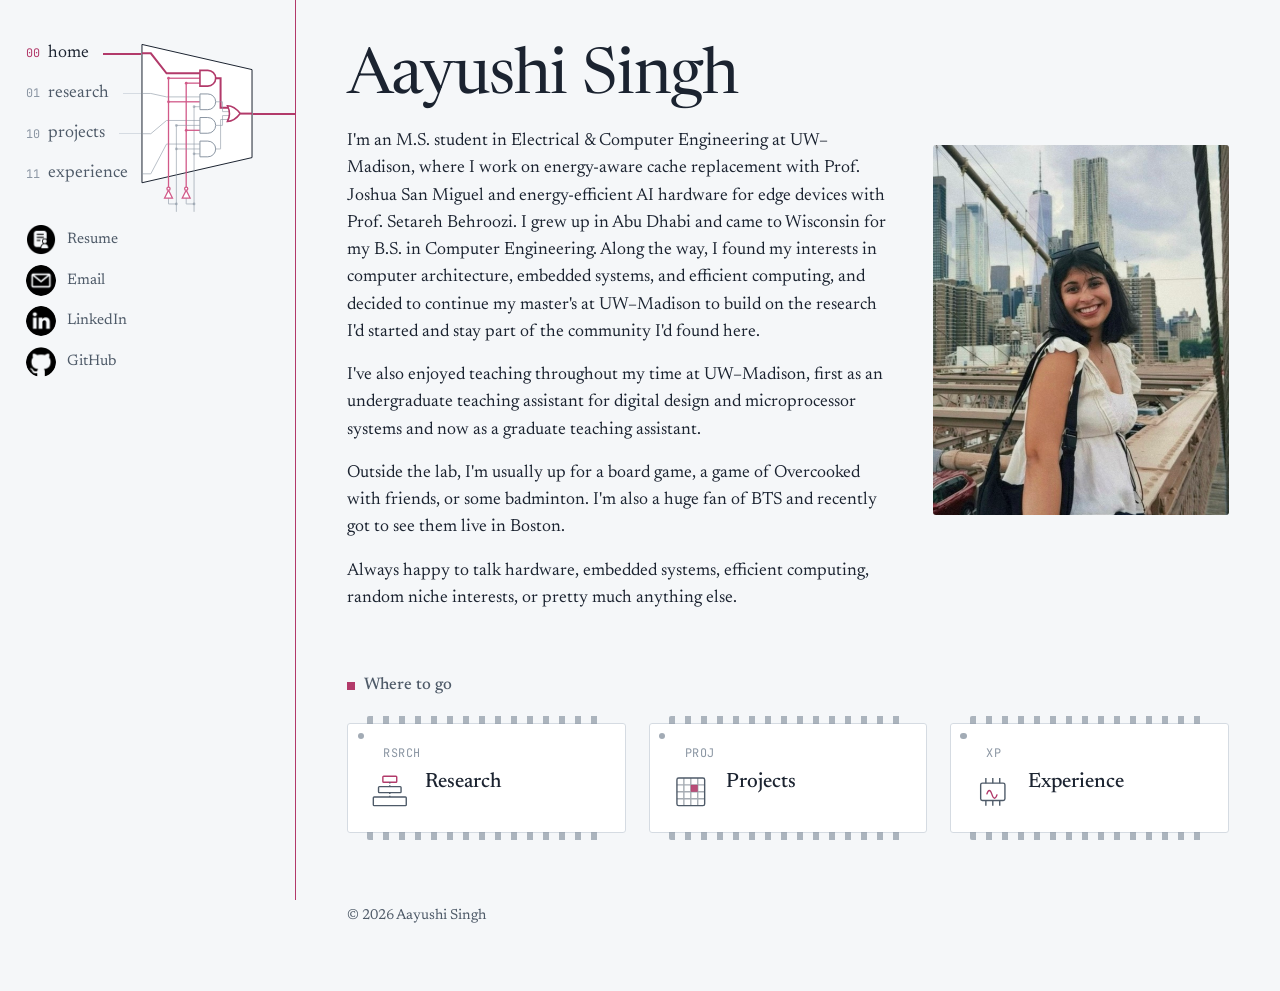
==== commit e38e88fb: "verify" ====
--- a/index.html
+++ b/index.html
@@ -4,6 +4,7 @@
 <head>
   <meta charset="utf-8">
   <meta name="viewport" content="width=device-width, initial-scale=1">
+  <meta name="google-site-verification" content="4wuEfRxnzl18M8rzOsx154RlCzLVz648XWnpqwMVo-E" />
   <title>Aayushi Singh</title>
   <meta name="description"
     content="M.S. Electrical & Computer Engineering student exploring computer architecture, embedded systems, and energy-efficient hardware.">
@@ -16,6 +17,35 @@
     href="https://fonts.googleapis.com/css2?family=Newsreader:ital,opsz,wght@0,6..72,300..700;1,6..72,300..700&family=JetBrains+Mono:wght@400;500&display=swap"
     rel="stylesheet">
   <link rel="stylesheet" href="styles.css">
+  <script type="application/ld+json">
+{
+  "@context": "https://schema.org",
+  "@type": "Person",
+  "name": "Aayushi Singh",
+  "url": "https://singh-aayushi.github.io/",
+  "email": "mailto:aayushi.singh@wisc.edu",
+  "affiliation": {
+    "@type": "CollegeOrUniversity",
+    "name": "University of Wisconsin–Madison",
+    "url": "https://www.wisc.edu/"
+  },
+  "alumniOf": {
+    "@type": "CollegeOrUniversity",
+    "name": "University of Wisconsin–Madison",
+    "url": "https://www.wisc.edu/"
+  },
+  "sameAs": [
+    "https://www.linkedin.com/in/aayushisingh030",
+    "https://github.com/singh-aayushi"
+  ],
+  "knowsAbout": [
+    "Computer Architecture",
+    "Embedded Systems",
+    "Computer Engineering",
+    "Energy-Efficient Computing"
+  ]
+}
+  </script>
 </head>
 
 <body>
--- a/styles.css
+++ b/styles.css
@@ -12,9 +12,20 @@
   --serif: "Newsreader", Georgia, "Times New Roman", serif;
 }
 
-* { box-sizing: border-box; }
-html { scroll-behavior: smooth; }
-@media (prefers-reduced-motion: reduce) { html { scroll-behavior: auto; } * { transition: none !important; } }
+* {
+  box-sizing: border-box;
+}
+html {
+  scroll-behavior: smooth;
+}
+@media (prefers-reduced-motion: reduce) {
+  html {
+    scroll-behavior: auto;
+  }
+  * {
+    transition: none !important;
+  }
+}
 
 body {
   margin: 0;
@@ -27,178 +38,612 @@
   display: grid;
   grid-template-columns: 18.5rem minmax(0, 1fr);
   min-height: 100vh;
-  transition: background .25s, color .25s;
-}
-a { color: inherit; text-decoration-thickness: 1px; text-underline-offset: 3px; }
-a:hover { color: var(--rose); }
-:focus-visible { outline: 2px solid var(--rose); outline-offset: 3px; }
-p { margin: 0 0 1rem; max-width: 64ch; }
-h1, h2, h3 { font-weight: 500; line-height: 1.15; margin: 0; }
+  transition:
+    background 0.25s,
+    color 0.25s;
+}
+a {
+  color: inherit;
+  text-decoration-thickness: 1px;
+  text-underline-offset: 3px;
+}
+a:hover {
+  color: var(--rose);
+}
+:focus-visible {
+  outline: 2px solid var(--rose);
+  outline-offset: 3px;
+}
+p {
+  margin: 0 0 1rem;
+  max-width: 64ch;
+}
+h1,
+h2,
+h3 {
+  font-weight: 500;
+  line-height: 1.15;
+  margin: 0;
+}
 
 /* ================= sidebar ================= */
 aside.side {
-  position: sticky; top: 0; height: 100vh;
+  position: sticky;
+  top: 0;
+  height: 100vh;
   border-right: 1px solid var(--rose);
   padding: 2.2rem 1.6rem 1.6rem;
-  display: flex; flex-direction: column; gap: 2rem;
+  display: flex;
+  flex-direction: column;
+  gap: 2rem;
 }
 /* mux navigation */
-.mux { display: flex; align-items: stretch; gap: 0; }
-.mux-inputs { display: flex; flex-direction: column; gap: .2rem; flex: 1; min-width: 0; }
+.mux {
+  display: flex;
+  align-items: stretch;
+  gap: 0;
+}
+.mux-inputs {
+  display: flex;
+  flex-direction: column;
+  gap: 0.2rem;
+  flex: 1;
+  min-width: 0;
+}
 .mux-inputs a {
-  display: flex; align-items: center; gap: .55rem; text-decoration: none;
-  color: var(--ink-2); padding: .3rem 0; position: relative;
-}
-.mux-inputs a::after { content: ""; flex: 1; height: 1px; background: var(--line); margin-left: .3rem; }
-.mux-inputs a:hover { color: var(--ink); }
-.mux-inputs .code { font-family: var(--mono); font-size: .74rem; color: var(--pin); flex: none; }
-.mux-inputs a[aria-current="page"] { color: var(--ink); }
-.mux-inputs a[aria-current="page"]::after { background: var(--rose); height: 2px; }
-.mux-inputs a[aria-current="page"] .code { color: var(--rose); }
-.mux-body { width: 7rem; flex: none; }
-.mx { display: block; width: 100%; height: 100%; overflow: visible; }
-.mx * { vector-effect: non-scaling-stroke; }
-.mx .body { fill: var(--panel); stroke: var(--ink); stroke-width: 1; }
-.mx .w { fill: none; stroke: var(--pin); stroke-width: 1; opacity: .6; }
-.mx .w.on { stroke: var(--rose); stroke-width: 2; opacity: 1; }
-.mx .w.s.on { stroke: var(--rose-2); stroke-width: 1.3; }
-.mx .g { fill: var(--panel); stroke: var(--pin); stroke-width: 1; }
-.mx .g.on { stroke: var(--rose); stroke-width: 1.6; }
-.mx .g.s.on { stroke: var(--rose-2); stroke-width: 1.3; }
-.mx .d { fill: var(--pin); opacity: .6; }
-.mx .d.on { fill: var(--rose); opacity: 1; }
-.mx .d.s.on { fill: var(--rose-2); }
-.mux-wire { width: 2.6rem; height: 2px; background: var(--rose); align-self: center; flex: none; margin-right: -1.6rem; }
-
-
-.side .links { display: flex; flex-direction: column; gap: .65rem; }
-.side .links a { display: flex; align-items: center; gap: .7rem; color: var(--ink-2); text-decoration: none; }
-.side .links a:hover { color: var(--rose); }
-.side .links a:hover .badge { opacity: .75; }
+  display: flex;
+  align-items: center;
+  gap: 0.55rem;
+  text-decoration: none;
+  color: var(--ink-2);
+  padding: 0.3rem 0;
+  position: relative;
+}
+.mux-inputs a::after {
+  content: "";
+  flex: 1;
+  height: 1px;
+  background: var(--line);
+  margin-left: 0.3rem;
+}
+.mux-inputs a:hover {
+  color: var(--ink);
+}
+.mux-inputs .code {
+  font-family: var(--mono);
+  font-size: 0.74rem;
+  color: var(--pin);
+  flex: none;
+}
+.mux-inputs a[aria-current="page"] {
+  color: var(--ink);
+}
+.mux-inputs a[aria-current="page"]::after {
+  background: var(--rose);
+  height: 2px;
+}
+.mux-inputs a[aria-current="page"] .code {
+  color: var(--rose);
+}
+.mux-body {
+  width: 7rem;
+  flex: none;
+}
+.mx {
+  display: block;
+  width: 100%;
+  height: 100%;
+  overflow: visible;
+}
+.mx * {
+  vector-effect: non-scaling-stroke;
+}
+.mx .body {
+  fill: var(--panel);
+  stroke: var(--ink);
+  stroke-width: 1;
+}
+.mx .w {
+  fill: none;
+  stroke: var(--pin);
+  stroke-width: 1;
+  opacity: 0.6;
+}
+.mx .w.on {
+  stroke: var(--rose);
+  stroke-width: 2;
+  opacity: 1;
+}
+.mx .w.s.on {
+  stroke: var(--rose-2);
+  stroke-width: 1.3;
+}
+.mx .g {
+  fill: var(--panel);
+  stroke: var(--pin);
+  stroke-width: 1;
+}
+.mx .g.on {
+  stroke: var(--rose);
+  stroke-width: 1.6;
+}
+.mx .g.s.on {
+  stroke: var(--rose-2);
+  stroke-width: 1.3;
+}
+.mx .d {
+  fill: var(--pin);
+  opacity: 0.6;
+}
+.mx .d.on {
+  fill: var(--rose);
+  opacity: 1;
+}
+.mx .d.s.on {
+  fill: var(--rose-2);
+}
+.mux-wire {
+  width: 2.6rem;
+  height: 2px;
+  background: var(--rose);
+  align-self: center;
+  flex: none;
+  margin-right: -1.6rem;
+}
+
+.side .links {
+  display: flex;
+  flex-direction: column;
+  gap: 0.65rem;
+}
+.side .links a {
+  display: flex;
+  align-items: center;
+  gap: 0.7rem;
+  color: var(--ink-2);
+  text-decoration: none;
+}
+.side .links a:hover {
+  color: var(--rose);
+}
+.side .links a:hover .badge {
+  opacity: 0.75;
+}
 .side .links .badge {
-  width: 1.9rem; height: 1.9rem; border-radius: 50%; flex: none;
-  display: flex; align-items: center; justify-content: center;
+  width: 1.9rem;
+  height: 1.9rem;
+  border-radius: 50%;
+  flex: none;
+  display: flex;
+  align-items: center;
+  justify-content: center;
   overflow: hidden;
 }
-.side .links .badge img { width: 100%; height: 100%; display: block; }
-.side .links .label { font-size: .95rem; }
-.links-bottom { display: none; }
-.links-bottom a { display: flex; align-items: center; gap: .55rem; color: var(--ink-2); text-decoration: none; }
-.links-bottom a:hover { color: var(--rose); }
+.side .links .badge img {
+  width: 100%;
+  height: 100%;
+  display: block;
+}
+.side .links .label {
+  font-size: 0.95rem;
+}
+.links-bottom {
+  display: none;
+}
+.links-bottom a {
+  display: flex;
+  align-items: center;
+  gap: 0.55rem;
+  color: var(--ink-2);
+  text-decoration: none;
+}
+.links-bottom a:hover {
+  color: var(--rose);
+}
 .links-bottom .badge {
-  width: 1.9rem; height: 1.9rem; border-radius: 50%; flex: none;
-  display: flex; align-items: center; justify-content: center; overflow: hidden;
-}
-.links-bottom .badge img { width: 100%; height: 100%; display: block; }
-.links-bottom .label { font-size: .95rem; }
+  width: 1.9rem;
+  height: 1.9rem;
+  border-radius: 50%;
+  flex: none;
+  display: flex;
+  align-items: center;
+  justify-content: center;
+  overflow: hidden;
+}
+.links-bottom .badge img {
+  width: 100%;
+  height: 100%;
+  display: block;
+}
+.links-bottom .label {
+  font-size: 0.95rem;
+}
 
 /* ================= main ================= */
-main { padding: 2.6rem clamp(1.4rem, 4vw, 4rem) 4rem; max-width: 66rem; width: 100%; }
+main {
+  padding: 2.6rem clamp(1.4rem, 4vw, 4rem) 4rem;
+  max-width: 66rem;
+  width: 100%;
+}
 .reg {
-  font-family: var(--mono); font-size: .8rem; color: var(--ink-2);
-  display: flex; gap: .6rem; align-items: center; margin-bottom: 2.4rem;
-}
-.reg b { color: var(--rose); font-weight: 500; }
-.reg .bits { letter-spacing: .12em; }
-
-.hero h1 { font-size: clamp(2.6rem, 5vw, 4rem); font-weight: 400; letter-spacing: -0.015em; margin-bottom: 1rem; }
-.hero .lede { font-size: 1.3rem; color: var(--ink-2); max-width: 42ch; }
-.hero .lede em { color: var(--ink); }
-.hero.about { margin-bottom: 1rem; display: grid; grid-template-columns: minmax(0, 1fr) 16rem; column-gap: 2.4rem; row-gap: .8rem; }
-.hero.about h1 { grid-column: 1; grid-row: 1; margin-bottom: 0; }
-.hero.about .bio { grid-column: 1; grid-row: 2; }
-.hero.about .photo { grid-column: 2; grid-row: 1 / span 2; align-self: center; }
-.hero.about p { max-width: 58ch; }
-
-.page-title { font-size: clamp(2rem, 4vw, 2.8rem); font-weight: 400; margin-bottom: 1.1rem; padding-bottom: 1rem; position: relative; }
+  font-family: var(--mono);
+  font-size: 0.8rem;
+  color: var(--ink-2);
+  display: flex;
+  gap: 0.6rem;
+  align-items: center;
+  margin-bottom: 2.4rem;
+}
+.reg b {
+  color: var(--rose);
+  font-weight: 500;
+}
+.reg .bits {
+  letter-spacing: 0.12em;
+}
+
+.hero h1 {
+  font-size: clamp(2.6rem, 5vw, 4rem);
+  font-weight: 400;
+  letter-spacing: -0.015em;
+  margin-bottom: 1rem;
+}
+.hero .lede {
+  font-size: 1.3rem;
+  color: var(--ink-2);
+  max-width: 42ch;
+}
+.hero .lede em {
+  color: var(--ink);
+}
+.hero.about {
+  margin-bottom: 1rem;
+  display: grid;
+  grid-template-columns: minmax(0, 1fr) 18.5rem;
+  column-gap: 2.8rem;
+  row-gap: 0.8rem;
+  align-items: start;
+}
+
+.hero.about h1 {
+  grid-column: 1;
+  grid-row: 1;
+  margin-bottom: 0;
+}
+
+.hero.about .bio {
+  grid-column: 1;
+  grid-row: 2;
+}
+
+.hero.about .photo {
+  grid-column: 2;
+  grid-row: 1 / span 2;
+  align-self: center;
+}
+
+.hero.about p {
+  max-width: 58ch;
+}
+
+.page-title {
+  font-size: clamp(2rem, 4vw, 2.8rem);
+  font-weight: 400;
+  margin-bottom: 1.1rem;
+  padding-bottom: 1rem;
+  position: relative;
+}
 .page-title::after {
-  content: ""; position: absolute; left: 0; right: 0; bottom: 0; height: 1px;
-  background: var(--line); transform: scaleX(0); transform-origin: left;
-  animation: draw-underline .7s cubic-bezier(.3,.8,.4,1) .15s forwards;
+  content: "";
+  position: absolute;
+  left: 0;
+  right: 0;
+  bottom: 0;
+  height: 1px;
+  background: var(--line);
+  transform: scaleX(0);
+  transform-origin: left;
+  animation: draw-underline 0.7s cubic-bezier(0.3, 0.8, 0.4, 1) 0.15s forwards;
 }
 .page-title::before {
-  content: ""; position: absolute; left: 0; right: 0; bottom: 0; height: 1px;
-  background: var(--rose); transform: scaleX(0); transform-origin: left;
-  transition: transform .35s ease; z-index: 1;
-}
-.page-title:hover::before { transform: scaleX(1); }
-@keyframes draw-underline { to { transform: scaleX(1); } }
-@media (prefers-reduced-motion: reduce) { .page-title::after { animation: none; transform: scaleX(1); } }
-.page-intro { color: var(--ink-2); font-size: 1.15rem; margin-bottom: 2rem; }
-
-h2.sec { font-size: 1.05rem; color: var(--ink-2); margin: 3rem 0 1.2rem; display: flex; align-items: center; gap: .55rem; }
-h2.sec::before { content: ""; width: .5rem; height: .5rem; background: var(--rose); flex: none; }
+  content: "";
+  position: absolute;
+  left: 0;
+  right: 0;
+  bottom: 0;
+  height: 1px;
+  background: var(--rose);
+  transform: scaleX(0);
+  transform-origin: left;
+  transition: transform 0.35s ease;
+  z-index: 1;
+}
+.page-title:hover::before {
+  transform: scaleX(1);
+}
+@keyframes draw-underline {
+  to {
+    transform: scaleX(1);
+  }
+}
+@media (prefers-reduced-motion: reduce) {
+  .page-title::after {
+    animation: none;
+    transform: scaleX(1);
+  }
+}
+.page-intro {
+  color: var(--ink-2);
+  font-size: 1.15rem;
+  margin-bottom: 2rem;
+}
+
+h2.sec {
+  font-size: 1.05rem;
+  color: var(--ink-2);
+  margin: 3rem 0 1.2rem;
+  display: flex;
+  align-items: center;
+  gap: 0.55rem;
+}
+h2.sec::before {
+  content: "";
+  width: 0.5rem;
+  height: 0.5rem;
+  background: var(--rose);
+  flex: none;
+}
 
 /* ================= chip blocks ================= */
-.grid { display: grid; grid-template-columns: repeat(2, minmax(0, 1fr)); gap: 1.6rem 1.4rem; }
-.grid.one { grid-template-columns: 1fr; }
-.grid.three { grid-template-columns: repeat(3, minmax(0, 1fr)); }
+.grid {
+  display: grid;
+  grid-template-columns: repeat(2, minmax(0, 1fr));
+  gap: 1.6rem 1.4rem;
+}
+.grid.one {
+  grid-template-columns: 1fr;
+}
+.grid.three {
+  grid-template-columns: repeat(3, minmax(0, 1fr));
+}
 .chip {
-  position: relative; background: var(--panel);
-  border: 1px solid var(--line); border-radius: 3px;
-  padding: 1.25rem 1.3rem 1.2rem; margin: .5rem 0;
-  display: flex; flex-direction: column; gap: .55rem;
-}
-.chip::before, .chip::after {
-  content: ""; position: absolute; left: 1.2rem; right: 1.2rem; height: .5rem;
-  background: repeating-linear-gradient(90deg, var(--pin) 0 .38rem, transparent .38rem 1rem);
-  opacity: .7;
-}
-.chip::before { top: -.5rem; border-radius: 2px 2px 0 0; }
-.chip::after { bottom: -.5rem; border-radius: 0 0 2px 2px; }
-.chip .notch {                                   /* pin-1 dot */
-  position: absolute; top: .55rem; left: .6rem; width: .38rem; height: .38rem;
-  border-radius: 50%; background: var(--pin); opacity: .8;
-}
-.chip .mark { font-family: var(--mono); font-size: .74rem; color: var(--pin); letter-spacing: .04em; padding-left: .9rem; }
-.chip .head { display: flex; align-items: flex-start; gap: .9rem; }
-.chip .icon { width: 2.6rem; height: 2.6rem; flex: none; color: var(--ink-2); }
-.chip .icon .r { color: var(--rose); }
-.chip h3 { font-size: 1.3rem; }
-.chip h3 a { text-decoration: none; }
-.chip h3 a:hover { color: var(--rose); }
-.chip .sub { font-size: .95rem; color: var(--ink-2); }
-.chip p { margin: 0; font-size: 1.02rem; }
-.chip .tags { display: flex; flex-wrap: wrap; gap: .3rem .8rem; font-family: var(--mono); font-size: .76rem; color: var(--ink-2); margin-top: .2rem; }
-.chip .tags span::before { content: "#"; color: var(--rose); }
-.chip .more { font-size: .95rem; margin-top: .2rem; }
-.chip.link { cursor: pointer; transition: border-color .15s; }
-.chip.link:hover { border-color: var(--rose); }
+  position: relative;
+  background: var(--panel);
+  border: 1px solid var(--line);
+  border-radius: 3px;
+  padding: 1.25rem 1.3rem 1.2rem;
+  margin: 0.5rem 0;
+  display: flex;
+  flex-direction: column;
+  gap: 0.55rem;
+}
+.chip::before,
+.chip::after {
+  content: "";
+  position: absolute;
+  left: 1.2rem;
+  right: 1.2rem;
+  height: 0.5rem;
+  background: repeating-linear-gradient(
+    90deg,
+    var(--pin) 0 0.38rem,
+    transparent 0.38rem 1rem
+  );
+  opacity: 0.7;
+}
+.chip::before {
+  top: -0.5rem;
+  border-radius: 2px 2px 0 0;
+}
+.chip::after {
+  bottom: -0.5rem;
+  border-radius: 0 0 2px 2px;
+}
+.chip .notch {
+  /* pin-1 dot */
+  position: absolute;
+  top: 0.55rem;
+  left: 0.6rem;
+  width: 0.38rem;
+  height: 0.38rem;
+  border-radius: 50%;
+  background: var(--pin);
+  opacity: 0.8;
+}
+.chip .mark {
+  font-family: var(--mono);
+  font-size: 0.74rem;
+  color: var(--pin);
+  letter-spacing: 0.04em;
+  padding-left: 0.9rem;
+}
+.chip .head {
+  display: flex;
+  align-items: flex-start;
+  gap: 0.9rem;
+}
+.chip .icon {
+  width: 2.6rem;
+  height: 2.6rem;
+  flex: none;
+  color: var(--ink-2);
+}
+.chip .icon .r {
+  color: var(--rose);
+}
+.chip h3 {
+  font-size: 1.3rem;
+}
+.chip h3 a {
+  text-decoration: none;
+}
+.chip h3 a:hover {
+  color: var(--rose);
+}
+.chip .sub {
+  font-size: 0.95rem;
+  color: var(--ink-2);
+}
+.chip p {
+  margin: 0;
+  font-size: 1.02rem;
+}
+.chip .tags {
+  display: flex;
+  flex-wrap: wrap;
+  gap: 0.3rem 0.8rem;
+  font-family: var(--mono);
+  font-size: 0.76rem;
+  color: var(--ink-2);
+  margin-top: 0.2rem;
+}
+.chip .tags span::before {
+  content: "#";
+  color: var(--rose);
+}
+.chip .more {
+  font-size: 0.95rem;
+  margin-top: 0.2rem;
+}
+.chip.link {
+  cursor: pointer;
+  transition: border-color 0.15s;
+}
+.chip.link:hover {
+  border-color: var(--rose);
+}
 
 /* ================= misc ================= */
-.portrait { width: 100%; max-width: 18rem; aspect-ratio: 4/5; object-fit: cover; border-radius: 3px; background: var(--line); }
-.about { display: grid; grid-template-columns: minmax(0, 1fr) 16rem; gap: 2.4rem; align-items: start; }
-.timeline { list-style: none; padding: 0; margin: 0; }
-.timeline li { display: grid; grid-template-columns: 7.5rem 1fr; gap: 1rem; padding: 1rem 0; border-top: 1px solid var(--line); }
-.timeline li:last-child { border-bottom: 1px solid var(--line); }
-.timeline .when { font-family: var(--mono); font-size: .8rem; color: var(--ink-2); padding-top: .35rem; }
-.timeline h3 { font-size: 1.2rem; }
-.timeline .sub { color: var(--ink-2); font-size: .95rem; margin-bottom: .3rem; }
-.timeline p { margin: 0; font-size: 1.02rem; }
-footer.foot { margin-top: 4rem; color: var(--ink-2); font-size: .9rem; }
+.portrait {
+  width: 100%;
+  max-width: 18.5rem;
+  aspect-ratio: 4/5;
+  object-fit: cover;
+  border-radius: 3px;
+  background: var(--line);
+}
+.timeline {
+  list-style: none;
+  padding: 0;
+  margin: 0;
+}
+.timeline li {
+  display: grid;
+  grid-template-columns: 7.5rem 1fr;
+  gap: 1rem;
+  padding: 1rem 0;
+  border-top: 1px solid var(--line);
+}
+.timeline li:last-child {
+  border-bottom: 1px solid var(--line);
+}
+.timeline .when {
+  font-family: var(--mono);
+  font-size: 0.8rem;
+  color: var(--ink-2);
+  padding-top: 0.35rem;
+}
+.timeline h3 {
+  font-size: 1.2rem;
+}
+.timeline .sub {
+  color: var(--ink-2);
+  font-size: 0.95rem;
+  margin-bottom: 0.3rem;
+}
+.timeline p {
+  margin: 0;
+  font-size: 1.02rem;
+}
+footer.foot {
+  margin-top: 4rem;
+  color: var(--ink-2);
+  font-size: 0.9rem;
+}
 
 /* ================= responsive ================= */
-@media (max-width: 900px) { .grid { grid-template-columns: 1fr; } .grid.three { grid-template-columns: 1fr; } .about { grid-template-columns: 1fr; } .portrait { max-width: 14rem; }
-  .hero.about { grid-template-columns: 1fr; }
-  .hero.about h1, .hero.about .bio, .hero.about .photo { grid-column: auto; grid-row: auto; }
-  .hero.about h1 { order: 1; }
-  .hero.about .photo { order: 2; margin: 0 auto 1.5rem; }
-  .hero.about .bio { order: 3; }
+@media (max-width: 900px) {
+  .grid {
+    grid-template-columns: 1fr;
+  }
+  .grid.three {
+    grid-template-columns: 1fr;
+  }
+  .about {
+    grid-template-columns: 1fr;
+  }
+  .portrait {
+    max-width: 14rem;
+  }
+  .hero.about {
+    grid-template-columns: 1fr;
+  }
+  .hero.about h1,
+  .hero.about .bio,
+  .hero.about .photo {
+    grid-column: auto;
+    grid-row: auto;
+  }
+  .hero.about h1 {
+    order: 1;
+  }
+  .hero.about .photo {
+    order: 2;
+    margin: 0 auto 1.5rem;
+  }
+  .hero.about .bio {
+    order: 3;
+  }
 }
 @media (max-width: 760px) {
-  body { grid-template-columns: 1fr; }
-  aside.side { position: static; height: auto; border-right: 0; border-bottom: 1px solid var(--line); padding: 1.4rem 1.3rem 1.2rem; gap: 1.2rem; }
-  .mux { flex-direction: column; }
-  .mux-inputs { flex-direction: row; overflow-x: auto; gap: 1rem; }
-  .mux-inputs a { flex-direction: column; gap: .25rem; padding: .2rem .4rem; }
-  .mux-inputs a::after { display: none; }
-  .mux-body { display: none; }
-  .mux-wire { display: none; }
-  main { padding: 1.8rem 1.3rem 3rem; }
-  .timeline li { grid-template-columns: 1fr; gap: .3rem; }
-  .side .links { display: none; }
+  body {
+    grid-template-columns: 1fr;
+  }
+  aside.side {
+    position: static;
+    height: auto;
+    border-right: 0;
+    border-bottom: 1px solid var(--line);
+    padding: 1.4rem 1.3rem 1.2rem;
+    gap: 1.2rem;
+  }
+  .mux {
+    flex-direction: column;
+  }
+  .mux-inputs {
+    flex-direction: row;
+    overflow-x: auto;
+    gap: 1rem;
+  }
+  .mux-inputs a {
+    flex-direction: column;
+    gap: 0.25rem;
+    padding: 0.2rem 0.4rem;
+  }
+  .mux-inputs a::after {
+    display: none;
+  }
+  .mux-body {
+    display: none;
+  }
+  .mux-wire {
+    display: none;
+  }
+  main {
+    padding: 1.8rem 1.3rem 3rem;
+  }
+  .timeline li {
+    grid-template-columns: 1fr;
+    gap: 0.3rem;
+  }
+  .side .links {
+    display: none;
+  }
   .links-bottom {
-    display: flex; flex-wrap: wrap; justify-content: center;
-    gap: 1.1rem 1.8rem; margin: 3rem 0 0;
-  }
-}
+    display: flex;
+    flex-wrap: wrap;
+    justify-content: center;
+    gap: 1.1rem 1.8rem;
+    margin: 3rem 0 0;
+  }
+}
